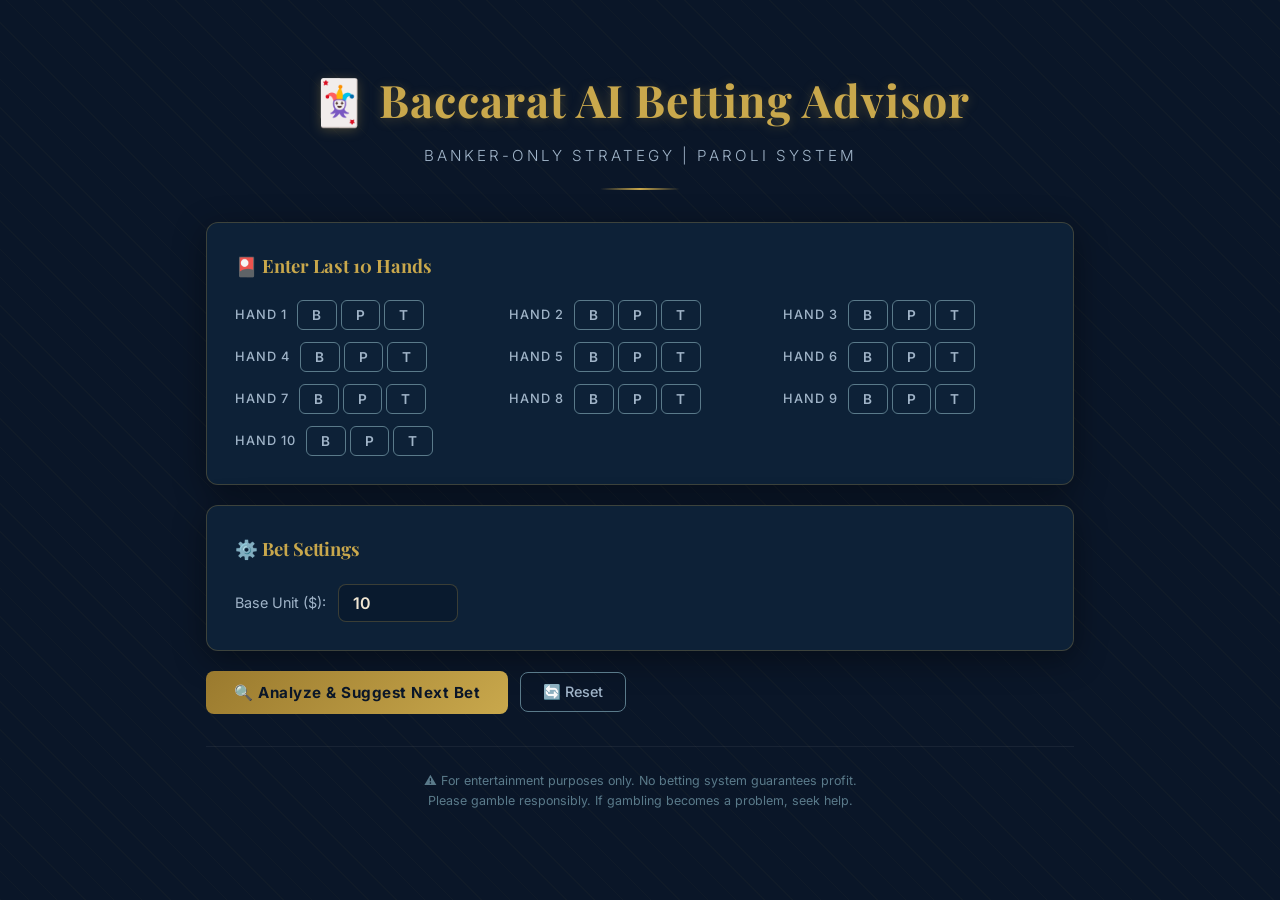
==== index.html @ 852f08f0 "Build AI-powered Baccarat Betting Suggestion System Co-authored-by: fhatani23 <3259605+fhatani23@use" ====
<!DOCTYPE html>
<html lang="en">
<head>
  <meta charset="UTF-8" />
  <meta name="viewport" content="width=device-width, initial-scale=1.0" />
  <title>🃏 Baccarat AI Betting Advisor</title>
  <link rel="stylesheet" href="style.css" />
</head>
<body>

<div class="container">

  <!-- ── Header ──────────────────────────────────────────────────────────── -->
  <header>
    <h1>🃏 Baccarat AI Betting Advisor</h1>
    <p class="subtitle">Banker-Only Strategy | Paroli System</p>
    <div class="divider"></div>
  </header>

  <!-- ── Hand Input ───────────────────────────────────────────────────────── -->
  <section class="card" aria-label="Hand Input">
    <h2>🎴 Enter Last 10 Hands</h2>

    <div class="hands-grid" id="handsContainer">

      <!-- Hand 1 -->
      <div class="hand-row">
        <span class="hand-label">Hand 1</span>
        <div class="hand-group" role="group" aria-label="Hand 1 result">
          <button class="hand-btn" data-value="B" aria-pressed="false">B</button>
          <button class="hand-btn" data-value="P" aria-pressed="false">P</button>
          <button class="hand-btn" data-value="T" aria-pressed="false">T</button>
        </div>
      </div>

      <!-- Hand 2 -->
      <div class="hand-row">
        <span class="hand-label">Hand 2</span>
        <div class="hand-group" role="group" aria-label="Hand 2 result">
          <button class="hand-btn" data-value="B" aria-pressed="false">B</button>
          <button class="hand-btn" data-value="P" aria-pressed="false">P</button>
          <button class="hand-btn" data-value="T" aria-pressed="false">T</button>
        </div>
      </div>

      <!-- Hand 3 -->
      <div class="hand-row">
        <span class="hand-label">Hand 3</span>
        <div class="hand-group" role="group" aria-label="Hand 3 result">
          <button class="hand-btn" data-value="B" aria-pressed="false">B</button>
          <button class="hand-btn" data-value="P" aria-pressed="false">P</button>
          <button class="hand-btn" data-value="T" aria-pressed="false">T</button>
        </div>
      </div>

      <!-- Hand 4 -->
      <div class="hand-row">
        <span class="hand-label">Hand 4</span>
        <div class="hand-group" role="group" aria-label="Hand 4 result">
          <button class="hand-btn" data-value="B" aria-pressed="false">B</button>
          <button class="hand-btn" data-value="P" aria-pressed="false">P</button>
          <button class="hand-btn" data-value="T" aria-pressed="false">T</button>
        </div>
      </div>

      <!-- Hand 5 -->
      <div class="hand-row">
        <span class="hand-label">Hand 5</span>
        <div class="hand-group" role="group" aria-label="Hand 5 result">
          <button class="hand-btn" data-value="B" aria-pressed="false">B</button>
          <button class="hand-btn" data-value="P" aria-pressed="false">P</button>
          <button class="hand-btn" data-value="T" aria-pressed="false">T</button>
        </div>
      </div>

      <!-- Hand 6 -->
      <div class="hand-row">
        <span class="hand-label">Hand 6</span>
        <div class="hand-group" role="group" aria-label="Hand 6 result">
          <button class="hand-btn" data-value="B" aria-pressed="false">B</button>
          <button class="hand-btn" data-value="P" aria-pressed="false">P</button>
          <button class="hand-btn" data-value="T" aria-pressed="false">T</button>
        </div>
      </div>

      <!-- Hand 7 -->
      <div class="hand-row">
        <span class="hand-label">Hand 7</span>
        <div class="hand-group" role="group" aria-label="Hand 7 result">
          <button class="hand-btn" data-value="B" aria-pressed="false">B</button>
          <button class="hand-btn" data-value="P" aria-pressed="false">P</button>
          <button class="hand-btn" data-value="T" aria-pressed="false">T</button>
        </div>
      </div>

      <!-- Hand 8 -->
      <div class="hand-row">
        <span class="hand-label">Hand 8</span>
        <div class="hand-group" role="group" aria-label="Hand 8 result">
          <button class="hand-btn" data-value="B" aria-pressed="false">B</button>
          <button class="hand-btn" data-value="P" aria-pressed="false">P</button>
          <button class="hand-btn" data-value="T" aria-pressed="false">T</button>
        </div>
      </div>

      <!-- Hand 9 -->
      <div class="hand-row">
        <span class="hand-label">Hand 9</span>
        <div class="hand-group" role="group" aria-label="Hand 9 result">
          <button class="hand-btn" data-value="B" aria-pressed="false">B</button>
          <button class="hand-btn" data-value="P" aria-pressed="false">P</button>
          <button class="hand-btn" data-value="T" aria-pressed="false">T</button>
        </div>
      </div>

      <!-- Hand 10 -->
      <div class="hand-row">
        <span class="hand-label">Hand 10</span>
        <div class="hand-group" role="group" aria-label="Hand 10 result">
          <button class="hand-btn" data-value="B" aria-pressed="false">B</button>
          <button class="hand-btn" data-value="P" aria-pressed="false">P</button>
          <button class="hand-btn" data-value="T" aria-pressed="false">T</button>
        </div>
      </div>

    </div><!-- /.hands-grid -->
  </section>

  <!-- ── Settings ─────────────────────────────────────────────────────────── -->
  <section class="card" aria-label="Bet Settings">
    <h2>⚙️ Bet Settings</h2>
    <div class="input-row">
      <label for="baseUnit">Base Unit ($):</label>
      <input
        type="number"
        id="baseUnit"
        value="10"
        min="1"
        step="1"
        aria-label="Base unit bet amount in dollars"
      />
    </div>
  </section>

  <!-- ── Actions ──────────────────────────────────────────────────────────── -->
  <div class="btn-row">
    <button class="btn-primary" id="analyzeBtn">
      🔍 Analyze &amp; Suggest Next Bet
    </button>
    <button class="btn-secondary" id="resetBtn">
      🔄 Reset
    </button>
  </div>

  <!-- Error message -->
  <div id="errorMsg" role="alert"></div>

  <!-- ── Results Panel ─────────────────────────────────────────────────────── -->
  <section id="resultsPanel" class="card" aria-live="polite" aria-label="Analysis Results">
    <h2>📊 AI Analysis Results</h2>

    <!-- Hero: Suggested Bet -->
    <div class="bet-hero">
      <div class="bet-label">🎯 Suggested Bet</div>
      <div class="bet-value" id="suggestedBet">—</div>
    </div>

    <!-- Results grid -->
    <div class="results-grid">

      <!-- Bet Amount -->
      <div class="result-item">
        <div class="ri-label">💰 Recommended Bet Size</div>
        <div class="ri-value" id="betAmount">—</div>
        <div class="ri-sub" id="paroliStage"></div>
        <div class="ri-sub" id="payoutPreview"></div>
      </div>

      <!-- Confidence -->
      <div class="result-item">
        <div class="ri-label">📊 Confidence Level</div>
        <div class="ri-value" id="confidenceText">—</div>
        <div class="confidence-bar-bg">
          <div class="confidence-fill" id="confidenceBar"></div>
        </div>
      </div>

      <!-- Pattern -->
      <div class="result-item">
        <div class="ri-label">📈 Pattern Detected</div>
        <div>
          <span class="pattern-badge" id="patternBadge">—</span>
        </div>
      </div>

      <!-- Paroli Info -->
      <div class="result-item">
        <div class="ri-label">🎲 Paroli System</div>
        <div class="ri-sub" id="nextStagePreview"></div>
      </div>

      <!-- Reasoning (full width) -->
      <div class="result-item full-width">
        <div class="ri-label">📋 Reasoning</div>
        <p id="reasoning" style="margin-top:6px; font-size:0.92rem; color:var(--text-primary);">—</p>
      </div>

    </div><!-- /.results-grid -->
  </section>

  <!-- ── Disclaimer ────────────────────────────────────────────────────────── -->
  <footer class="disclaimer">
    ⚠️ For entertainment purposes only. No betting system guarantees profit.<br />
    Please gamble responsibly. If gambling becomes a problem, seek help.
  </footer>

</div><!-- /.container -->

<!-- Scripts: load engines first, then main app -->
<script src="ai_engine.js"></script>
<script src="paroli.js"></script>
<script src="app.js"></script>

</body>
</html>
---- style.css ----
/* =============================================================================
   style.css — Baccarat AI Betting Advisor
   Casino-themed dark UI with gold accents
   ============================================================================= */

/* ─── Google Fonts ─────────────────────────────────────────────────────────── */
@import url('https://fonts.googleapis.com/css2?family=Playfair+Display:wght@400;600;700&family=Inter:wght@300;400;500;600&display=swap');

/* ─── CSS Variables ─────────────────────────────────────────────────────────── */
:root {
  --bg-primary:    #0a1628;
  --bg-card:       #0d2137;
  --bg-card-deep:  #091a2e;
  --gold:          #c9a84c;
  --gold-light:    #e8c96a;
  --gold-dark:     #9a7a2e;
  --text-primary:  #f0e6d3;
  --text-secondary:#a0b4c8;
  --text-muted:    #5a7a8a;
  --banker-color:  #c9a84c;
  --player-color:  #c0392b;
  --tie-color:     #4a6741;
  --green-hi:      #2ecc71;
  --yellow-hi:     #f39c12;
  --red-hi:        #e74c3c;
  --border:        rgba(201, 168, 76, 0.25);
  --radius:        12px;
  --shadow:        0 8px 32px rgba(0, 0, 0, 0.4);
}

/* ─── Reset & Base ──────────────────────────────────────────────────────────── */
*, *::before, *::after { box-sizing: border-box; margin: 0; padding: 0; }

html { scroll-behavior: smooth; }

body {
  background-color: var(--bg-primary);
  color: var(--text-primary);
  font-family: 'Inter', sans-serif;
  font-size: 15px;
  line-height: 1.6;
  min-height: 100vh;
}

/* Subtle repeating diamond pattern on body */
body::before {
  content: '';
  position: fixed;
  inset: 0;
  background-image: repeating-linear-gradient(
    45deg,
    rgba(201,168,76,0.03) 0px,
    rgba(201,168,76,0.03) 1px,
    transparent 1px,
    transparent 20px
  );
  pointer-events: none;
  z-index: 0;
}

/* ─── Layout ────────────────────────────────────────────────────────────────── */
.container {
  position: relative;
  z-index: 1;
  max-width: 900px;
  margin: 0 auto;
  padding: 24px 16px 60px;
}

/* ─── Header ────────────────────────────────────────────────────────────────── */
header {
  text-align: center;
  padding: 40px 0 32px;
}

header h1 {
  font-family: 'Playfair Display', serif;
  font-size: clamp(1.8rem, 5vw, 2.8rem);
  font-weight: 700;
  color: var(--gold);
  letter-spacing: 1px;
  text-shadow: 0 2px 12px rgba(201,168,76,0.3);
  margin-bottom: 8px;
}

header p.subtitle {
  font-size: 0.95rem;
  color: var(--text-secondary);
  letter-spacing: 3px;
  text-transform: uppercase;
  font-weight: 300;
}

header .divider {
  width: 80px;
  height: 2px;
  background: linear-gradient(90deg, transparent, var(--gold), transparent);
  margin: 20px auto 0;
}

/* ─── Cards ─────────────────────────────────────────────────────────────────── */
.card {
  background: var(--bg-card);
  border: 1px solid var(--border);
  border-radius: var(--radius);
  box-shadow: var(--shadow);
  padding: 28px;
  margin-bottom: 20px;
}

.card h2 {
  font-family: 'Playfair Display', serif;
  font-size: 1.15rem;
  color: var(--gold);
  margin-bottom: 20px;
  display: flex;
  align-items: center;
  gap: 8px;
}

/* ─── Hands Grid ─────────────────────────────────────────────────────────────── */
.hands-grid {
  display: grid;
  grid-template-columns: repeat(auto-fill, minmax(220px, 1fr));
  gap: 12px;
}

.hand-row {
  display: flex;
  align-items: center;
  gap: 10px;
}

.hand-label {
  font-size: 0.8rem;
  color: var(--text-secondary);
  font-weight: 500;
  min-width: 52px;
  text-transform: uppercase;
  letter-spacing: 1px;
}

.hand-group {
  display: flex;
  gap: 4px;
}

/* B / P / T toggle buttons */
.hand-btn {
  padding: 6px 14px;
  border: 1px solid var(--text-muted);
  border-radius: 6px;
  background: transparent;
  color: var(--text-secondary);
  font-family: 'Inter', sans-serif;
  font-size: 0.85rem;
  font-weight: 600;
  cursor: pointer;
  transition: all 0.15s ease;
  letter-spacing: 0.5px;
}

.hand-btn:hover {
  border-color: var(--gold);
  color: var(--gold);
}

/* Active states */
.hand-btn[data-value="B"].active {
  background: var(--gold-dark);
  border-color: var(--gold);
  color: #fff;
  box-shadow: 0 0 8px rgba(201,168,76,0.4);
}

.hand-btn[data-value="P"].active {
  background: #7b1c1c;
  border-color: var(--player-color);
  color: #fff;
  box-shadow: 0 0 8px rgba(192,57,43,0.4);
}

.hand-btn[data-value="T"].active {
  background: #2d4a2a;
  border-color: #6aaa62;
  color: #b8e8b4;
}

/* ─── Base Unit Input ─────────────────────────────────────────────────────────── */
.input-row {
  display: flex;
  align-items: center;
  gap: 12px;
  flex-wrap: wrap;
}

.input-row label {
  font-size: 0.9rem;
  color: var(--text-secondary);
  white-space: nowrap;
}

.input-row input[type="number"] {
  background: var(--bg-card-deep);
  border: 1px solid var(--border);
  border-radius: 8px;
  color: var(--text-primary);
  font-family: 'Inter', sans-serif;
  font-size: 1rem;
  font-weight: 600;
  padding: 8px 14px;
  width: 120px;
  outline: none;
  transition: border-color 0.2s;
}

.input-row input[type="number"]:focus {
  border-color: var(--gold);
}

/* ─── Buttons ─────────────────────────────────────────────────────────────────── */
.btn-primary {
  display: inline-flex;
  align-items: center;
  gap: 8px;
  background: linear-gradient(135deg, var(--gold-dark), var(--gold));
  border: none;
  border-radius: 8px;
  color: #0a1628;
  cursor: pointer;
  font-family: 'Inter', sans-serif;
  font-size: 0.95rem;
  font-weight: 700;
  letter-spacing: 0.5px;
  padding: 12px 28px;
  transition: all 0.2s ease;
}

.btn-primary:hover {
  background: linear-gradient(135deg, var(--gold), var(--gold-light));
  box-shadow: 0 4px 16px rgba(201,168,76,0.4);
  transform: translateY(-1px);
}

.btn-primary:active {
  transform: translateY(0);
}

.btn-secondary {
  display: inline-flex;
  align-items: center;
  gap: 8px;
  background: transparent;
  border: 1px solid var(--text-muted);
  border-radius: 8px;
  color: var(--text-secondary);
  cursor: pointer;
  font-family: 'Inter', sans-serif;
  font-size: 0.9rem;
  font-weight: 500;
  padding: 10px 22px;
  transition: all 0.2s ease;
}

.btn-secondary:hover {
  border-color: var(--gold);
  color: var(--gold);
}

.btn-row {
  display: flex;
  gap: 12px;
  align-items: center;
  flex-wrap: wrap;
}

/* ─── Error Message ─────────────────────────────────────────────────────────── */
#errorMsg {
  display: none;
  background: rgba(231,76,60,0.12);
  border: 1px solid rgba(231,76,60,0.4);
  border-radius: 8px;
  color: #e87c70;
  font-size: 0.88rem;
  margin-top: 14px;
  padding: 10px 16px;
}

/* ─── Results Panel ──────────────────────────────────────────────────────────── */
#resultsPanel {
  display: none;
  opacity: 0;
  transform: translateY(12px);
  transition: opacity 0.35s ease, transform 0.35s ease;
}

#resultsPanel.visible {
  display: block;
  animation: fadeSlideIn 0.4s ease forwards;
}

@keyframes fadeSlideIn {
  from { opacity: 0; transform: translateY(12px); }
  to   { opacity: 1; transform: translateY(0); }
}

/* Suggested Bet big display */
.bet-hero {
  text-align: center;
  padding: 20px 0 16px;
}

.bet-hero .bet-label {
  font-size: 0.75rem;
  color: var(--text-muted);
  text-transform: uppercase;
  letter-spacing: 3px;
  margin-bottom: 8px;
}

.bet-hero .bet-value {
  font-family: 'Playfair Display', serif;
  font-size: clamp(2rem, 6vw, 3.2rem);
  font-weight: 700;
  color: var(--gold);
  text-shadow: 0 0 20px rgba(201,168,76,0.5);
  letter-spacing: 2px;
}

/* Results grid */
.results-grid {
  display: grid;
  grid-template-columns: 1fr 1fr;
  gap: 16px;
  margin-top: 20px;
}

@media (max-width: 560px) {
  .results-grid { grid-template-columns: 1fr; }
}

.result-item {
  background: var(--bg-card-deep);
  border: 1px solid var(--border);
  border-radius: 10px;
  padding: 16px;
}

.result-item.full-width {
  grid-column: 1 / -1;
}

.result-item .ri-label {
  font-size: 0.72rem;
  color: var(--text-muted);
  text-transform: uppercase;
  letter-spacing: 2px;
  margin-bottom: 6px;
}

.result-item .ri-value {
  font-size: 1.4rem;
  font-weight: 700;
  color: var(--text-primary);
}

.result-item .ri-sub {
  font-size: 0.8rem;
  color: var(--text-secondary);
  margin-top: 4px;
}

/* ─── Confidence Bar ─────────────────────────────────────────────────────────── */
.confidence-bar-bg {
  background: rgba(255,255,255,0.08);
  border-radius: 999px;
  height: 10px;
  overflow: hidden;
  margin-top: 10px;
}

.confidence-fill {
  height: 100%;
  border-radius: 999px;
  transition: width 0.6s ease;
  width: 0%;
}

.confidence-fill.high   { background: linear-gradient(90deg, #27ae60, var(--green-hi)); }
.confidence-fill.medium { background: linear-gradient(90deg, #d68910, var(--yellow-hi)); }
.confidence-fill.low    { background: linear-gradient(90deg, #c0392b, var(--red-hi)); }

/* ─── Pattern Badge ──────────────────────────────────────────────────────────── */
.pattern-badge {
  display: inline-block;
  border-radius: 999px;
  font-size: 0.82rem;
  font-weight: 600;
  padding: 4px 14px;
  margin-top: 6px;
  letter-spacing: 0.5px;
}

.badge-banker  { background: rgba(201,168,76,0.15);  color: var(--gold);         border: 1px solid var(--gold-dark); }
.badge-player  { background: rgba(192,57,43,0.15);   color: #e87c70;             border: 1px solid #7b2c2c; }
.badge-chop    { background: rgba(52,152,219,0.15);  color: #7ec8e3;             border: 1px solid #2a6a8a; }
.badge-neutral { background: rgba(255,255,255,0.05); color: var(--text-secondary);border: 1px solid var(--text-muted); }

/* ─── Paroli Info ─────────────────────────────────────────────────────────────── */
.paroli-info {
  background: var(--bg-card-deep);
  border: 1px solid var(--border);
  border-left: 3px solid var(--gold);
  border-radius: 0 10px 10px 0;
  padding: 14px 18px;
  margin-top: 16px;
}

.paroli-info .pi-title {
  font-family: 'Playfair Display', serif;
  font-size: 0.9rem;
  color: var(--gold);
  margin-bottom: 6px;
}

.paroli-info .pi-row {
  font-size: 0.85rem;
  color: var(--text-secondary);
  margin-top: 3px;
}

/* ─── Payout Preview ─────────────────────────────────────────────────────────── */
#payoutPreview {
  font-size: 0.85rem;
  color: var(--green-hi);
  margin-top: 6px;
  font-weight: 500;
}

/* ─── Disclaimer ─────────────────────────────────────────────────────────────── */
.disclaimer {
  text-align: center;
  font-size: 0.78rem;
  color: var(--text-muted);
  padding: 24px 0 8px;
  border-top: 1px solid rgba(255,255,255,0.06);
  margin-top: 32px;
}

/* ─── Scrollbar ─────────────────────────────────────────────────────────────── */
::-webkit-scrollbar { width: 6px; }
::-webkit-scrollbar-track { background: var(--bg-primary); }
::-webkit-scrollbar-thumb { background: var(--gold-dark); border-radius: 3px; }
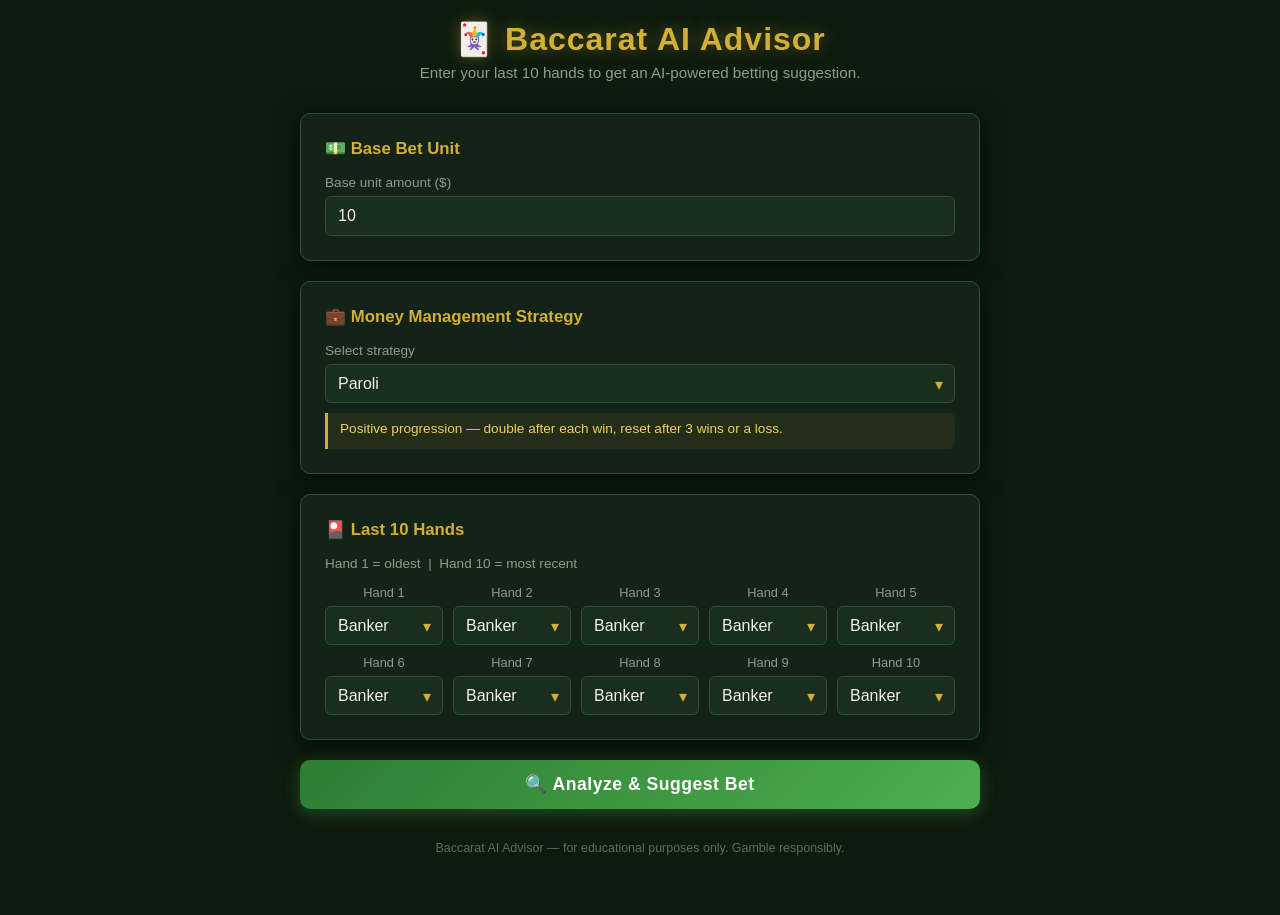
==== commit 49bed68f: "Add AI Baccarat advisor with 5 money management strategies Co-authored-by: fhatani23 <3259605+fhatan" ====
--- a/index.html
+++ b/index.html
@@ -1,225 +1,173 @@
 <!DOCTYPE html>
 <html lang="en">
-<head>
-  <meta charset="UTF-8" />
-  <meta name="viewport" content="width=device-width, initial-scale=1.0" />
-  <title>🃏 Baccarat AI Betting Advisor</title>
-  <link rel="stylesheet" href="style.css" />
-</head>
-<body>
+  <head>
+    <meta charset="UTF-8" />
+    <meta name="viewport" content="width=device-width, initial-scale=1.0" />
+    <title>🃏 Baccarat AI Advisor</title>
+    <link rel="stylesheet" href="style.css" />
+  </head>
+  <body>
+    <div class="container">
+      <!-- Header -->
+      <header>
+        <h1>🃏 Baccarat AI Advisor</h1>
+        <p>Enter your last 10 hands to get an AI-powered betting suggestion.</p>
+      </header>
 
-<div class="container">
+      <!-- Base Unit -->
+      <div class="card">
+        <h2>💵 Base Bet Unit</h2>
+        <label for="baseUnit">Base unit amount ($)</label>
+        <input
+          type="number"
+          id="baseUnit"
+          min="1"
+          step="1"
+          value="10"
+          placeholder="e.g. 10"
+        />
+      </div>
 
-  <!-- ── Header ──────────────────────────────────────────────────────────── -->
-  <header>
-    <h1>🃏 Baccarat AI Betting Advisor</h1>
-    <p class="subtitle">Banker-Only Strategy | Paroli System</p>
-    <div class="divider"></div>
-  </header>
+      <!-- Strategy Selector -->
+      <div class="card">
+        <h2>💼 Money Management Strategy</h2>
+        <label for="strategySelect">Select strategy</label>
+        <div class="select-wrapper">
+          <select id="strategySelect">
+            <option value="paroli">Paroli</option>
+            <option value="martingale">Martingale</option>
+            <option value="fibonacci">Fibonacci</option>
+            <option value="1-3-2-6">1-3-2-6</option>
+            <option value="dalembert">D'Alembert</option>
+          </select>
+        </div>
+        <div class="strategy-description" id="strategyDescription"></div>
+      </div>
 
-  <!-- ── Hand Input ───────────────────────────────────────────────────────── -->
-  <section class="card" aria-label="Hand Input">
-    <h2>🎴 Enter Last 10 Hands</h2>
-
-    <div class="hands-grid" id="handsContainer">
-
-      <!-- Hand 1 -->
-      <div class="hand-row">
-        <span class="hand-label">Hand 1</span>
-        <div class="hand-group" role="group" aria-label="Hand 1 result">
-          <button class="hand-btn" data-value="B" aria-pressed="false">B</button>
-          <button class="hand-btn" data-value="P" aria-pressed="false">P</button>
-          <button class="hand-btn" data-value="T" aria-pressed="false">T</button>
+      <!-- Hand Inputs -->
+      <div class="card">
+        <h2>🎴 Last 10 Hands</h2>
+        <p style="color: var(--text-muted); font-size: 0.85rem; margin-bottom: 14px;">
+          Hand 1 = oldest &nbsp;|&nbsp; Hand 10 = most recent
+        </p>
+        <div class="hand-grid">
+          <!-- Hands 1–10 -->
+          <div class="hand-item">
+            <label for="hand1">Hand 1</label>
+            <div class="select-wrapper">
+              <select id="hand1">
+                <option value="B">Banker</option>
+                <option value="P">Player</option>
+                <option value="T">Tie</option>
+              </select>
+            </div>
+          </div>
+          <div class="hand-item">
+            <label for="hand2">Hand 2</label>
+            <div class="select-wrapper">
+              <select id="hand2">
+                <option value="B">Banker</option>
+                <option value="P">Player</option>
+                <option value="T">Tie</option>
+              </select>
+            </div>
+          </div>
+          <div class="hand-item">
+            <label for="hand3">Hand 3</label>
+            <div class="select-wrapper">
+              <select id="hand3">
+                <option value="B">Banker</option>
+                <option value="P">Player</option>
+                <option value="T">Tie</option>
+              </select>
+            </div>
+          </div>
+          <div class="hand-item">
+            <label for="hand4">Hand 4</label>
+            <div class="select-wrapper">
+              <select id="hand4">
+                <option value="B">Banker</option>
+                <option value="P">Player</option>
+                <option value="T">Tie</option>
+              </select>
+            </div>
+          </div>
+          <div class="hand-item">
+            <label for="hand5">Hand 5</label>
+            <div class="select-wrapper">
+              <select id="hand5">
+                <option value="B">Banker</option>
+                <option value="P">Player</option>
+                <option value="T">Tie</option>
+              </select>
+            </div>
+          </div>
+          <div class="hand-item">
+            <label for="hand6">Hand 6</label>
+            <div class="select-wrapper">
+              <select id="hand6">
+                <option value="B">Banker</option>
+                <option value="P">Player</option>
+                <option value="T">Tie</option>
+              </select>
+            </div>
+          </div>
+          <div class="hand-item">
+            <label for="hand7">Hand 7</label>
+            <div class="select-wrapper">
+              <select id="hand7">
+                <option value="B">Banker</option>
+                <option value="P">Player</option>
+                <option value="T">Tie</option>
+              </select>
+            </div>
+          </div>
+          <div class="hand-item">
+            <label for="hand8">Hand 8</label>
+            <div class="select-wrapper">
+              <select id="hand8">
+                <option value="B">Banker</option>
+                <option value="P">Player</option>
+                <option value="T">Tie</option>
+              </select>
+            </div>
+          </div>
+          <div class="hand-item">
+            <label for="hand9">Hand 9</label>
+            <div class="select-wrapper">
+              <select id="hand9">
+                <option value="B">Banker</option>
+                <option value="P">Player</option>
+                <option value="T">Tie</option>
+              </select>
+            </div>
+          </div>
+          <div class="hand-item">
+            <label for="hand10">Hand 10</label>
+            <div class="select-wrapper">
+              <select id="hand10">
+                <option value="B">Banker</option>
+                <option value="P">Player</option>
+                <option value="T">Tie</option>
+              </select>
+            </div>
+          </div>
         </div>
       </div>
 
-      <!-- Hand 2 -->
-      <div class="hand-row">
-        <span class="hand-label">Hand 2</span>
-        <div class="hand-group" role="group" aria-label="Hand 2 result">
-          <button class="hand-btn" data-value="B" aria-pressed="false">B</button>
-          <button class="hand-btn" data-value="P" aria-pressed="false">P</button>
-          <button class="hand-btn" data-value="T" aria-pressed="false">T</button>
-        </div>
-      </div>
+      <!-- Analyze Button -->
+      <button class="btn-analyze" id="analyzeBtn">🔍 Analyze &amp; Suggest Bet</button>
 
-      <!-- Hand 3 -->
-      <div class="hand-row">
-        <span class="hand-label">Hand 3</span>
-        <div class="hand-group" role="group" aria-label="Hand 3 result">
-          <button class="hand-btn" data-value="B" aria-pressed="false">B</button>
-          <button class="hand-btn" data-value="P" aria-pressed="false">P</button>
-          <button class="hand-btn" data-value="T" aria-pressed="false">T</button>
-        </div>
-      </div>
-
-      <!-- Hand 4 -->
-      <div class="hand-row">
-        <span class="hand-label">Hand 4</span>
-        <div class="hand-group" role="group" aria-label="Hand 4 result">
-          <button class="hand-btn" data-value="B" aria-pressed="false">B</button>
-          <button class="hand-btn" data-value="P" aria-pressed="false">P</button>
-          <button class="hand-btn" data-value="T" aria-pressed="false">T</button>
-        </div>
-      </div>
-
-      <!-- Hand 5 -->
-      <div class="hand-row">
-        <span class="hand-label">Hand 5</span>
-        <div class="hand-group" role="group" aria-label="Hand 5 result">
-          <button class="hand-btn" data-value="B" aria-pressed="false">B</button>
-          <button class="hand-btn" data-value="P" aria-pressed="false">P</button>
-          <button class="hand-btn" data-value="T" aria-pressed="false">T</button>
-        </div>
-      </div>
-
-      <!-- Hand 6 -->
-      <div class="hand-row">
-        <span class="hand-label">Hand 6</span>
-        <div class="hand-group" role="group" aria-label="Hand 6 result">
-          <button class="hand-btn" data-value="B" aria-pressed="false">B</button>
-          <button class="hand-btn" data-value="P" aria-pressed="false">P</button>
-          <button class="hand-btn" data-value="T" aria-pressed="false">T</button>
-        </div>
-      </div>
-
-      <!-- Hand 7 -->
-      <div class="hand-row">
-        <span class="hand-label">Hand 7</span>
-        <div class="hand-group" role="group" aria-label="Hand 7 result">
-          <button class="hand-btn" data-value="B" aria-pressed="false">B</button>
-          <button class="hand-btn" data-value="P" aria-pressed="false">P</button>
-          <button class="hand-btn" data-value="T" aria-pressed="false">T</button>
-        </div>
-      </div>
-
-      <!-- Hand 8 -->
-      <div class="hand-row">
-        <span class="hand-label">Hand 8</span>
-        <div class="hand-group" role="group" aria-label="Hand 8 result">
-          <button class="hand-btn" data-value="B" aria-pressed="false">B</button>
-          <button class="hand-btn" data-value="P" aria-pressed="false">P</button>
-          <button class="hand-btn" data-value="T" aria-pressed="false">T</button>
-        </div>
-      </div>
-
-      <!-- Hand 9 -->
-      <div class="hand-row">
-        <span class="hand-label">Hand 9</span>
-        <div class="hand-group" role="group" aria-label="Hand 9 result">
-          <button class="hand-btn" data-value="B" aria-pressed="false">B</button>
-          <button class="hand-btn" data-value="P" aria-pressed="false">P</button>
-          <button class="hand-btn" data-value="T" aria-pressed="false">T</button>
-        </div>
-      </div>
-
-      <!-- Hand 10 -->
-      <div class="hand-row">
-        <span class="hand-label">Hand 10</span>
-        <div class="hand-group" role="group" aria-label="Hand 10 result">
-          <button class="hand-btn" data-value="B" aria-pressed="false">B</button>
-          <button class="hand-btn" data-value="P" aria-pressed="false">P</button>
-          <button class="hand-btn" data-value="T" aria-pressed="false">T</button>
-        </div>
-      </div>
-
-    </div><!-- /.hands-grid -->
-  </section>
-
-  <!-- ── Settings ─────────────────────────────────────────────────────────── -->
-  <section class="card" aria-label="Bet Settings">
-    <h2>⚙️ Bet Settings</h2>
-    <div class="input-row">
-      <label for="baseUnit">Base Unit ($):</label>
-      <input
-        type="number"
-        id="baseUnit"
-        value="10"
-        min="1"
-        step="1"
-        aria-label="Base unit bet amount in dollars"
-      />
-    </div>
-  </section>
-
-  <!-- ── Actions ──────────────────────────────────────────────────────────── -->
-  <div class="btn-row">
-    <button class="btn-primary" id="analyzeBtn">
-      🔍 Analyze &amp; Suggest Next Bet
-    </button>
-    <button class="btn-secondary" id="resetBtn">
-      🔄 Reset
-    </button>
-  </div>
-
-  <!-- Error message -->
-  <div id="errorMsg" role="alert"></div>
-
-  <!-- ── Results Panel ─────────────────────────────────────────────────────── -->
-  <section id="resultsPanel" class="card" aria-live="polite" aria-label="Analysis Results">
-    <h2>📊 AI Analysis Results</h2>
-
-    <!-- Hero: Suggested Bet -->
-    <div class="bet-hero">
-      <div class="bet-label">🎯 Suggested Bet</div>
-      <div class="bet-value" id="suggestedBet">—</div>
+      <!-- Results Panel (hidden until analysis runs) -->
+      <div id="resultsPanel" style="margin-top: 24px;"></div>
     </div>
 
-    <!-- Results grid -->
-    <div class="results-grid">
+    <!-- Footer -->
+    <footer>
+      <p>Baccarat AI Advisor — for educational purposes only. Gamble responsibly.</p>
+    </footer>
 
-      <!-- Bet Amount -->
-      <div class="result-item">
-        <div class="ri-label">💰 Recommended Bet Size</div>
-        <div class="ri-value" id="betAmount">—</div>
-        <div class="ri-sub" id="paroliStage"></div>
-        <div class="ri-sub" id="payoutPreview"></div>
-      </div>
-
-      <!-- Confidence -->
-      <div class="result-item">
-        <div class="ri-label">📊 Confidence Level</div>
-        <div class="ri-value" id="confidenceText">—</div>
-        <div class="confidence-bar-bg">
-          <div class="confidence-fill" id="confidenceBar"></div>
-        </div>
-      </div>
-
-      <!-- Pattern -->
-      <div class="result-item">
-        <div class="ri-label">📈 Pattern Detected</div>
-        <div>
-          <span class="pattern-badge" id="patternBadge">—</span>
-        </div>
-      </div>
-
-      <!-- Paroli Info -->
-      <div class="result-item">
-        <div class="ri-label">🎲 Paroli System</div>
-        <div class="ri-sub" id="nextStagePreview"></div>
-      </div>
-
-      <!-- Reasoning (full width) -->
-      <div class="result-item full-width">
-        <div class="ri-label">📋 Reasoning</div>
-        <p id="reasoning" style="margin-top:6px; font-size:0.92rem; color:var(--text-primary);">—</p>
-      </div>
-
-    </div><!-- /.results-grid -->
-  </section>
-
-  <!-- ── Disclaimer ────────────────────────────────────────────────────────── -->
-  <footer class="disclaimer">
-    ⚠️ For entertainment purposes only. No betting system guarantees profit.<br />
-    Please gamble responsibly. If gambling becomes a problem, seek help.
-  </footer>
-
-</div><!-- /.container -->
-
-<!-- Scripts: load engines first, then main app -->
-<script src="ai_engine.js"></script>
-<script src="paroli.js"></script>
-<script src="app.js"></script>
-
-</body>
+    <!-- ES module entry point -->
+    <script type="module" src="app.js"></script>
+  </body>
 </html>
--- a/style.css
+++ b/style.css
@@ -1,453 +1,351 @@
-/* =============================================================================
-   style.css — Baccarat AI Betting Advisor
-   Casino-themed dark UI with gold accents
-   ============================================================================= */
-
-/* ─── Google Fonts ─────────────────────────────────────────────────────────── */
-@import url('https://fonts.googleapis.com/css2?family=Playfair+Display:wght@400;600;700&family=Inter:wght@300;400;500;600&display=swap');
-
-/* ─── CSS Variables ─────────────────────────────────────────────────────────── */
+/* ==========================================================================
+   Baccarat AI Advisor — style.css
+   Dark casino-themed design with gold accents
+   ========================================================================== */
+
+/* --------------------------------------------------------------------------
+   CSS Variables
+   -------------------------------------------------------------------------- */
 :root {
-  --bg-primary:    #0a1628;
-  --bg-card:       #0d2137;
-  --bg-card-deep:  #091a2e;
-  --gold:          #c9a84c;
-  --gold-light:    #e8c96a;
-  --gold-dark:     #9a7a2e;
-  --text-primary:  #f0e6d3;
-  --text-secondary:#a0b4c8;
-  --text-muted:    #5a7a8a;
-  --banker-color:  #c9a84c;
-  --player-color:  #c0392b;
-  --tie-color:     #4a6741;
-  --green-hi:      #2ecc71;
-  --yellow-hi:     #f39c12;
-  --red-hi:        #e74c3c;
-  --border:        rgba(201, 168, 76, 0.25);
-  --radius:        12px;
-  --shadow:        0 8px 32px rgba(0, 0, 0, 0.4);
-}
-
-/* ─── Reset & Base ──────────────────────────────────────────────────────────── */
-*, *::before, *::after { box-sizing: border-box; margin: 0; padding: 0; }
-
-html { scroll-behavior: smooth; }
+  --bg-dark: #0d1b0e;
+  --bg-card: #142318;
+  --bg-input: #1a2e1e;
+  --border-color: #2e5236;
+  --gold: #d4af37;
+  --gold-light: #f0d060;
+  --green-bright: #4caf50;
+  --green-mid: #2e7d32;
+  --red-accent: #c62828;
+  --text-primary: #f0f0e8;
+  --text-muted: #8a9e8a;
+  --text-dim: #567056;
+  --radius: 10px;
+  --shadow: 0 4px 24px rgba(0, 0, 0, 0.6);
+}
+
+/* --------------------------------------------------------------------------
+   Reset & Base
+   -------------------------------------------------------------------------- */
+*,
+*::before,
+*::after {
+  box-sizing: border-box;
+  margin: 0;
+  padding: 0;
+}
 
 body {
-  background-color: var(--bg-primary);
+  font-family: "Segoe UI", Tahoma, Geneva, Verdana, sans-serif;
+  background-color: var(--bg-dark);
   color: var(--text-primary);
-  font-family: 'Inter', sans-serif;
-  font-size: 15px;
-  line-height: 1.6;
   min-height: 100vh;
-}
-
-/* Subtle repeating diamond pattern on body */
-body::before {
-  content: '';
-  position: fixed;
-  inset: 0;
-  background-image: repeating-linear-gradient(
-    45deg,
-    rgba(201,168,76,0.03) 0px,
-    rgba(201,168,76,0.03) 1px,
-    transparent 1px,
-    transparent 20px
-  );
-  pointer-events: none;
-  z-index: 0;
-}
-
-/* ─── Layout ────────────────────────────────────────────────────────────────── */
+  padding: 20px 16px 60px;
+}
+
+/* --------------------------------------------------------------------------
+   Layout
+   -------------------------------------------------------------------------- */
 .container {
-  position: relative;
-  z-index: 1;
-  max-width: 900px;
+  max-width: 680px;
   margin: 0 auto;
-  padding: 24px 16px 60px;
-}
-
-/* ─── Header ────────────────────────────────────────────────────────────────── */
+}
+
+/* --------------------------------------------------------------------------
+   Header
+   -------------------------------------------------------------------------- */
 header {
   text-align: center;
-  padding: 40px 0 32px;
+  margin-bottom: 32px;
 }
 
 header h1 {
-  font-family: 'Playfair Display', serif;
-  font-size: clamp(1.8rem, 5vw, 2.8rem);
-  font-weight: 700;
+  font-size: 2rem;
   color: var(--gold);
   letter-spacing: 1px;
-  text-shadow: 0 2px 12px rgba(201,168,76,0.3);
-  margin-bottom: 8px;
-}
-
-header p.subtitle {
+  text-shadow: 0 0 16px rgba(212, 175, 55, 0.4);
+  margin-bottom: 6px;
+}
+
+header p {
+  color: var(--text-muted);
   font-size: 0.95rem;
-  color: var(--text-secondary);
-  letter-spacing: 3px;
-  text-transform: uppercase;
-  font-weight: 300;
-}
-
-header .divider {
-  width: 80px;
-  height: 2px;
-  background: linear-gradient(90deg, transparent, var(--gold), transparent);
-  margin: 20px auto 0;
-}
-
-/* ─── Cards ─────────────────────────────────────────────────────────────────── */
+}
+
+/* --------------------------------------------------------------------------
+   Cards / Sections
+   -------------------------------------------------------------------------- */
 .card {
   background: var(--bg-card);
-  border: 1px solid var(--border);
+  border: 1px solid var(--border-color);
   border-radius: var(--radius);
+  padding: 24px;
+  margin-bottom: 20px;
   box-shadow: var(--shadow);
-  padding: 28px;
-  margin-bottom: 20px;
 }
 
 .card h2 {
-  font-family: 'Playfair Display', serif;
-  font-size: 1.15rem;
-  color: var(--gold);
-  margin-bottom: 20px;
+  color: var(--gold);
+  font-size: 1.05rem;
+  margin-bottom: 16px;
   display: flex;
   align-items: center;
   gap: 8px;
 }
 
-/* ─── Hands Grid ─────────────────────────────────────────────────────────────── */
-.hands-grid {
+/* --------------------------------------------------------------------------
+   Form Elements
+   -------------------------------------------------------------------------- */
+label {
+  display: block;
+  color: var(--text-muted);
+  font-size: 0.85rem;
+  margin-bottom: 6px;
+}
+
+input[type="number"],
+select {
+  width: 100%;
+  background: var(--bg-input);
+  border: 1px solid var(--border-color);
+  border-radius: 6px;
+  color: var(--text-primary);
+  padding: 10px 12px;
+  font-size: 1rem;
+  outline: none;
+  transition: border-color 0.2s;
+  appearance: none;
+  -webkit-appearance: none;
+}
+
+input[type="number"]:focus,
+select:focus {
+  border-color: var(--gold);
+}
+
+/* Custom select arrow */
+.select-wrapper {
+  position: relative;
+}
+
+.select-wrapper::after {
+  content: "▾";
+  position: absolute;
+  right: 12px;
+  top: 50%;
+  transform: translateY(-50%);
+  color: var(--gold);
+  pointer-events: none;
+  font-size: 1rem;
+}
+
+/* --------------------------------------------------------------------------
+   Strategy Selector
+   -------------------------------------------------------------------------- */
+.strategy-description {
+  margin-top: 10px;
+  font-size: 0.85rem;
+  color: var(--gold-light);
+  background: rgba(212, 175, 55, 0.07);
+  border-left: 3px solid var(--gold);
+  padding: 8px 12px;
+  border-radius: 0 6px 6px 0;
+  min-height: 36px;
+  transition: all 0.2s;
+}
+
+/* --------------------------------------------------------------------------
+   Hand Grid
+   -------------------------------------------------------------------------- */
+.hand-grid {
   display: grid;
-  grid-template-columns: repeat(auto-fill, minmax(220px, 1fr));
-  gap: 12px;
-}
-
-.hand-row {
+  grid-template-columns: repeat(5, 1fr);
+  gap: 10px;
+}
+
+@media (max-width: 480px) {
+  .hand-grid {
+    grid-template-columns: repeat(2, 1fr);
+  }
+}
+
+.hand-item label {
+  text-align: center;
+  font-size: 0.8rem;
+}
+
+/* --------------------------------------------------------------------------
+   Analyze Button
+   -------------------------------------------------------------------------- */
+.btn-analyze {
+  display: block;
+  width: 100%;
+  padding: 14px;
+  background: linear-gradient(135deg, var(--green-mid), var(--green-bright));
+  color: #fff;
+  font-size: 1.1rem;
+  font-weight: 700;
+  border: none;
+  border-radius: var(--radius);
+  cursor: pointer;
+  letter-spacing: 0.5px;
+  box-shadow: 0 4px 16px rgba(76, 175, 80, 0.35);
+  transition: transform 0.15s, box-shadow 0.15s;
+}
+
+.btn-analyze:hover {
+  transform: translateY(-2px);
+  box-shadow: 0 6px 20px rgba(76, 175, 80, 0.5);
+}
+
+.btn-analyze:active {
+  transform: translateY(0);
+}
+
+/* --------------------------------------------------------------------------
+   Results Panel
+   -------------------------------------------------------------------------- */
+#resultsPanel {
+  display: none;
+}
+
+.result-card {
+  background: var(--bg-card);
+  border: 1px solid var(--gold);
+  border-radius: var(--radius);
+  padding: 24px;
+  box-shadow: 0 0 32px rgba(212, 175, 55, 0.15);
+}
+
+.result-header {
   display: flex;
   align-items: center;
   gap: 10px;
-}
-
-.hand-label {
-  font-size: 0.8rem;
-  color: var(--text-secondary);
-  font-weight: 500;
-  min-width: 52px;
+  margin-bottom: 20px;
+}
+
+.result-header .result-icon {
+  font-size: 2rem;
+}
+
+.result-header h2 {
+  color: var(--gold);
+  font-size: 1.3rem;
+}
+
+.result-section {
+  margin-bottom: 20px;
+  padding-bottom: 20px;
+  border-bottom: 1px solid var(--border-color);
+}
+
+.result-section:last-of-type {
+  border-bottom: none;
+  margin-bottom: 0;
+}
+
+.result-section h3 {
+  color: var(--text-muted);
+  font-size: 0.9rem;
   text-transform: uppercase;
   letter-spacing: 1px;
-}
-
-.hand-group {
+  margin-bottom: 12px;
+}
+
+/* Stat rows */
+.stat-row {
   display: flex;
-  gap: 4px;
-}
-
-/* B / P / T toggle buttons */
-.hand-btn {
-  padding: 6px 14px;
-  border: 1px solid var(--text-muted);
+  justify-content: space-between;
+  align-items: center;
+  padding: 6px 0;
+  border-bottom: 1px solid rgba(46, 82, 54, 0.4);
+  gap: 8px;
+}
+
+.stat-row:last-child {
+  border-bottom: none;
+}
+
+.stat-label {
+  color: var(--text-muted);
+  font-size: 0.88rem;
+}
+
+.stat-value {
+  font-size: 0.95rem;
+  font-weight: 600;
+  text-align: right;
+}
+
+.stat-value.highlight {
+  color: var(--gold);
+  font-size: 1.15rem;
+}
+
+.reasoning {
+  margin-top: 10px;
+  font-size: 0.88rem;
+  color: var(--text-muted);
+  line-height: 1.5;
+  background: rgba(0, 0, 0, 0.2);
+  padding: 10px 12px;
   border-radius: 6px;
-  background: transparent;
-  color: var(--text-secondary);
-  font-family: 'Inter', sans-serif;
-  font-size: 0.85rem;
-  font-weight: 600;
-  cursor: pointer;
-  transition: all 0.15s ease;
-  letter-spacing: 0.5px;
-}
-
-.hand-btn:hover {
-  border-color: var(--gold);
-  color: var(--gold);
-}
-
-/* Active states */
-.hand-btn[data-value="B"].active {
-  background: var(--gold-dark);
-  border-color: var(--gold);
-  color: #fff;
-  box-shadow: 0 0 8px rgba(201,168,76,0.4);
-}
-
-.hand-btn[data-value="P"].active {
-  background: #7b1c1c;
-  border-color: var(--player-color);
-  color: #fff;
-  box-shadow: 0 0 8px rgba(192,57,43,0.4);
-}
-
-.hand-btn[data-value="T"].active {
-  background: #2d4a2a;
-  border-color: #6aaa62;
-  color: #b8e8b4;
-}
-
-/* ─── Base Unit Input ─────────────────────────────────────────────────────────── */
-.input-row {
+}
+
+.next-stage {
+  margin-top: 10px;
+  font-size: 0.88rem;
+  color: var(--gold-light);
+  background: rgba(212, 175, 55, 0.07);
+  padding: 10px 12px;
+  border-radius: 6px;
+  border-left: 3px solid var(--gold);
+}
+
+/* Hand history badges */
+.hand-summary {
   display: flex;
-  align-items: center;
   gap: 12px;
   flex-wrap: wrap;
 }
 
-.input-row label {
+.hand-badge {
+  padding: 6px 16px;
+  border-radius: 20px;
   font-size: 0.9rem;
-  color: var(--text-secondary);
-  white-space: nowrap;
-}
-
-.input-row input[type="number"] {
-  background: var(--bg-card-deep);
-  border: 1px solid var(--border);
-  border-radius: 8px;
-  color: var(--text-primary);
-  font-family: 'Inter', sans-serif;
-  font-size: 1rem;
-  font-weight: 600;
-  padding: 8px 14px;
-  width: 120px;
-  outline: none;
-  transition: border-color 0.2s;
-}
-
-.input-row input[type="number"]:focus {
-  border-color: var(--gold);
-}
-
-/* ─── Buttons ─────────────────────────────────────────────────────────────────── */
-.btn-primary {
-  display: inline-flex;
-  align-items: center;
-  gap: 8px;
-  background: linear-gradient(135deg, var(--gold-dark), var(--gold));
-  border: none;
-  border-radius: 8px;
-  color: #0a1628;
-  cursor: pointer;
-  font-family: 'Inter', sans-serif;
-  font-size: 0.95rem;
   font-weight: 700;
   letter-spacing: 0.5px;
-  padding: 12px 28px;
-  transition: all 0.2s ease;
-}
-
-.btn-primary:hover {
-  background: linear-gradient(135deg, var(--gold), var(--gold-light));
-  box-shadow: 0 4px 16px rgba(201,168,76,0.4);
-  transform: translateY(-1px);
-}
-
-.btn-primary:active {
-  transform: translateY(0);
-}
-
-.btn-secondary {
-  display: inline-flex;
-  align-items: center;
-  gap: 8px;
-  background: transparent;
-  border: 1px solid var(--text-muted);
-  border-radius: 8px;
-  color: var(--text-secondary);
-  cursor: pointer;
-  font-family: 'Inter', sans-serif;
-  font-size: 0.9rem;
-  font-weight: 500;
-  padding: 10px 22px;
-  transition: all 0.2s ease;
-}
-
-.btn-secondary:hover {
-  border-color: var(--gold);
-  color: var(--gold);
-}
-
-.btn-row {
-  display: flex;
-  gap: 12px;
-  align-items: center;
-  flex-wrap: wrap;
-}
-
-/* ─── Error Message ─────────────────────────────────────────────────────────── */
-#errorMsg {
-  display: none;
-  background: rgba(231,76,60,0.12);
-  border: 1px solid rgba(231,76,60,0.4);
-  border-radius: 8px;
-  color: #e87c70;
-  font-size: 0.88rem;
-  margin-top: 14px;
-  padding: 10px 16px;
-}
-
-/* ─── Results Panel ──────────────────────────────────────────────────────────── */
-#resultsPanel {
-  display: none;
-  opacity: 0;
-  transform: translateY(12px);
-  transition: opacity 0.35s ease, transform 0.35s ease;
-}
-
-#resultsPanel.visible {
-  display: block;
-  animation: fadeSlideIn 0.4s ease forwards;
-}
-
-@keyframes fadeSlideIn {
-  from { opacity: 0; transform: translateY(12px); }
-  to   { opacity: 1; transform: translateY(0); }
-}
-
-/* Suggested Bet big display */
-.bet-hero {
-  text-align: center;
-  padding: 20px 0 16px;
-}
-
-.bet-hero .bet-label {
-  font-size: 0.75rem;
-  color: var(--text-muted);
-  text-transform: uppercase;
-  letter-spacing: 3px;
-  margin-bottom: 8px;
-}
-
-.bet-hero .bet-value {
-  font-family: 'Playfair Display', serif;
-  font-size: clamp(2rem, 6vw, 3.2rem);
-  font-weight: 700;
-  color: var(--gold);
-  text-shadow: 0 0 20px rgba(201,168,76,0.5);
-  letter-spacing: 2px;
-}
-
-/* Results grid */
-.results-grid {
-  display: grid;
-  grid-template-columns: 1fr 1fr;
-  gap: 16px;
-  margin-top: 20px;
-}
-
-@media (max-width: 560px) {
-  .results-grid { grid-template-columns: 1fr; }
-}
-
-.result-item {
-  background: var(--bg-card-deep);
-  border: 1px solid var(--border);
-  border-radius: 10px;
-  padding: 16px;
-}
-
-.result-item.full-width {
-  grid-column: 1 / -1;
-}
-
-.result-item .ri-label {
-  font-size: 0.72rem;
-  color: var(--text-muted);
-  text-transform: uppercase;
-  letter-spacing: 2px;
-  margin-bottom: 6px;
-}
-
-.result-item .ri-value {
-  font-size: 1.4rem;
-  font-weight: 700;
-  color: var(--text-primary);
-}
-
-.result-item .ri-sub {
-  font-size: 0.8rem;
-  color: var(--text-secondary);
-  margin-top: 4px;
-}
-
-/* ─── Confidence Bar ─────────────────────────────────────────────────────────── */
-.confidence-bar-bg {
-  background: rgba(255,255,255,0.08);
-  border-radius: 999px;
-  height: 10px;
-  overflow: hidden;
-  margin-top: 10px;
-}
-
-.confidence-fill {
-  height: 100%;
-  border-radius: 999px;
-  transition: width 0.6s ease;
-  width: 0%;
-}
-
-.confidence-fill.high   { background: linear-gradient(90deg, #27ae60, var(--green-hi)); }
-.confidence-fill.medium { background: linear-gradient(90deg, #d68910, var(--yellow-hi)); }
-.confidence-fill.low    { background: linear-gradient(90deg, #c0392b, var(--red-hi)); }
-
-/* ─── Pattern Badge ──────────────────────────────────────────────────────────── */
-.pattern-badge {
-  display: inline-block;
-  border-radius: 999px;
-  font-size: 0.82rem;
-  font-weight: 600;
-  padding: 4px 14px;
-  margin-top: 6px;
-  letter-spacing: 0.5px;
-}
-
-.badge-banker  { background: rgba(201,168,76,0.15);  color: var(--gold);         border: 1px solid var(--gold-dark); }
-.badge-player  { background: rgba(192,57,43,0.15);   color: #e87c70;             border: 1px solid #7b2c2c; }
-.badge-chop    { background: rgba(52,152,219,0.15);  color: #7ec8e3;             border: 1px solid #2a6a8a; }
-.badge-neutral { background: rgba(255,255,255,0.05); color: var(--text-secondary);border: 1px solid var(--text-muted); }
-
-/* ─── Paroli Info ─────────────────────────────────────────────────────────────── */
-.paroli-info {
-  background: var(--bg-card-deep);
-  border: 1px solid var(--border);
-  border-left: 3px solid var(--gold);
-  border-radius: 0 10px 10px 0;
-  padding: 14px 18px;
+}
+
+.hand-badge.banker {
+  background: var(--green-mid);
+  color: #fff;
+}
+
+.hand-badge.player {
+  background: var(--red-accent);
+  color: #fff;
+}
+
+.hand-badge.tie {
+  background: #4a4a20;
+  color: var(--gold-light);
+}
+
+/* Disclaimer */
+.disclaimer {
   margin-top: 16px;
-}
-
-.paroli-info .pi-title {
-  font-family: 'Playfair Display', serif;
-  font-size: 0.9rem;
-  color: var(--gold);
-  margin-bottom: 6px;
-}
-
-.paroli-info .pi-row {
-  font-size: 0.85rem;
-  color: var(--text-secondary);
-  margin-top: 3px;
-}
-
-/* ─── Payout Preview ─────────────────────────────────────────────────────────── */
-#payoutPreview {
-  font-size: 0.85rem;
-  color: var(--green-hi);
-  margin-top: 6px;
-  font-weight: 500;
-}
-
-/* ─── Disclaimer ─────────────────────────────────────────────────────────────── */
-.disclaimer {
   text-align: center;
   font-size: 0.78rem;
-  color: var(--text-muted);
-  padding: 24px 0 8px;
-  border-top: 1px solid rgba(255,255,255,0.06);
+  color: var(--text-dim);
+  line-height: 1.5;
+}
+
+/* --------------------------------------------------------------------------
+   Footer
+   -------------------------------------------------------------------------- */
+footer {
+  text-align: center;
   margin-top: 32px;
-}
-
-/* ─── Scrollbar ─────────────────────────────────────────────────────────────── */
-::-webkit-scrollbar { width: 6px; }
-::-webkit-scrollbar-track { background: var(--bg-primary); }
-::-webkit-scrollbar-thumb { background: var(--gold-dark); border-radius: 3px; }
+  color: var(--text-dim);
+  font-size: 0.78rem;
+}
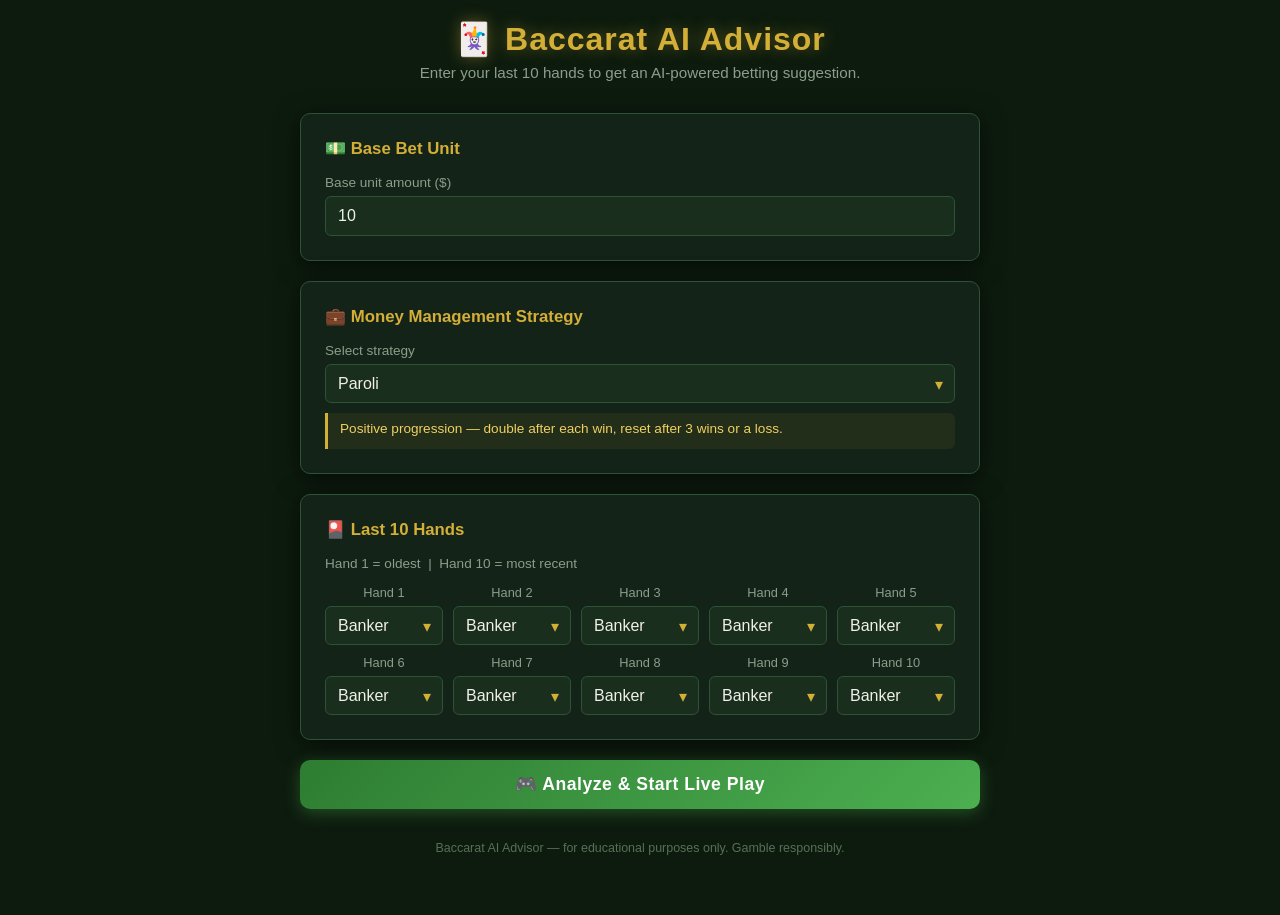
==== commit ec0ba1f7: "Add Live Play Mode: session_manager.js, updated app.js/index.html/style.css/README.md Co-authored-by" ====
--- a/index.html
+++ b/index.html
@@ -14,152 +14,235 @@
         <p>Enter your last 10 hands to get an AI-powered betting suggestion.</p>
       </header>
 
-      <!-- Base Unit -->
-      <div class="card">
-        <h2>💵 Base Bet Unit</h2>
-        <label for="baseUnit">Base unit amount ($)</label>
-        <input
-          type="number"
-          id="baseUnit"
-          min="1"
-          step="1"
-          value="10"
-          placeholder="e.g. 10"
-        />
-      </div>
-
-      <!-- Strategy Selector -->
-      <div class="card">
-        <h2>💼 Money Management Strategy</h2>
-        <label for="strategySelect">Select strategy</label>
-        <div class="select-wrapper">
-          <select id="strategySelect">
-            <option value="paroli">Paroli</option>
-            <option value="martingale">Martingale</option>
-            <option value="fibonacci">Fibonacci</option>
-            <option value="1-3-2-6">1-3-2-6</option>
-            <option value="dalembert">D'Alembert</option>
-          </select>
-        </div>
-        <div class="strategy-description" id="strategyDescription"></div>
-      </div>
-
-      <!-- Hand Inputs -->
-      <div class="card">
-        <h2>🎴 Last 10 Hands</h2>
-        <p style="color: var(--text-muted); font-size: 0.85rem; margin-bottom: 14px;">
-          Hand 1 = oldest &nbsp;|&nbsp; Hand 10 = most recent
-        </p>
-        <div class="hand-grid">
-          <!-- Hands 1–10 -->
-          <div class="hand-item">
-            <label for="hand1">Hand 1</label>
-            <div class="select-wrapper">
-              <select id="hand1">
-                <option value="B">Banker</option>
-                <option value="P">Player</option>
-                <option value="T">Tie</option>
-              </select>
-            </div>
-          </div>
-          <div class="hand-item">
-            <label for="hand2">Hand 2</label>
-            <div class="select-wrapper">
-              <select id="hand2">
-                <option value="B">Banker</option>
-                <option value="P">Player</option>
-                <option value="T">Tie</option>
-              </select>
-            </div>
-          </div>
-          <div class="hand-item">
-            <label for="hand3">Hand 3</label>
-            <div class="select-wrapper">
-              <select id="hand3">
-                <option value="B">Banker</option>
-                <option value="P">Player</option>
-                <option value="T">Tie</option>
-              </select>
-            </div>
-          </div>
-          <div class="hand-item">
-            <label for="hand4">Hand 4</label>
-            <div class="select-wrapper">
-              <select id="hand4">
-                <option value="B">Banker</option>
-                <option value="P">Player</option>
-                <option value="T">Tie</option>
-              </select>
-            </div>
-          </div>
-          <div class="hand-item">
-            <label for="hand5">Hand 5</label>
-            <div class="select-wrapper">
-              <select id="hand5">
-                <option value="B">Banker</option>
-                <option value="P">Player</option>
-                <option value="T">Tie</option>
-              </select>
-            </div>
-          </div>
-          <div class="hand-item">
-            <label for="hand6">Hand 6</label>
-            <div class="select-wrapper">
-              <select id="hand6">
-                <option value="B">Banker</option>
-                <option value="P">Player</option>
-                <option value="T">Tie</option>
-              </select>
-            </div>
-          </div>
-          <div class="hand-item">
-            <label for="hand7">Hand 7</label>
-            <div class="select-wrapper">
-              <select id="hand7">
-                <option value="B">Banker</option>
-                <option value="P">Player</option>
-                <option value="T">Tie</option>
-              </select>
-            </div>
-          </div>
-          <div class="hand-item">
-            <label for="hand8">Hand 8</label>
-            <div class="select-wrapper">
-              <select id="hand8">
-                <option value="B">Banker</option>
-                <option value="P">Player</option>
-                <option value="T">Tie</option>
-              </select>
-            </div>
-          </div>
-          <div class="hand-item">
-            <label for="hand9">Hand 9</label>
-            <div class="select-wrapper">
-              <select id="hand9">
-                <option value="B">Banker</option>
-                <option value="P">Player</option>
-                <option value="T">Tie</option>
-              </select>
-            </div>
-          </div>
-          <div class="hand-item">
-            <label for="hand10">Hand 10</label>
-            <div class="select-wrapper">
-              <select id="hand10">
-                <option value="B">Banker</option>
-                <option value="P">Player</option>
-                <option value="T">Tie</option>
-              </select>
-            </div>
-          </div>
-        </div>
-      </div>
-
-      <!-- Analyze Button -->
-      <button class="btn-analyze" id="analyzeBtn">🔍 Analyze &amp; Suggest Bet</button>
-
-      <!-- Results Panel (hidden until analysis runs) -->
-      <div id="resultsPanel" style="margin-top: 24px;"></div>
+      <!-- ================================================================
+           PHASE 1 — Setup (hidden once live play starts)
+           ================================================================ -->
+      <section id="setup-phase">
+
+        <!-- Base Unit -->
+        <div class="card">
+          <h2>💵 Base Bet Unit</h2>
+          <label for="baseUnit">Base unit amount ($)</label>
+          <input
+            type="number"
+            id="baseUnit"
+            min="1"
+            step="1"
+            value="10"
+            placeholder="e.g. 10"
+          />
+        </div>
+
+        <!-- Strategy Selector -->
+        <div class="card">
+          <h2>💼 Money Management Strategy</h2>
+          <label for="strategySelect">Select strategy</label>
+          <div class="select-wrapper">
+            <select id="strategySelect">
+              <option value="paroli">Paroli</option>
+              <option value="martingale">Martingale</option>
+              <option value="fibonacci">Fibonacci</option>
+              <option value="1-3-2-6">1-3-2-6</option>
+              <option value="dalembert">D'Alembert</option>
+            </select>
+          </div>
+          <div class="strategy-description" id="strategyDescription"></div>
+        </div>
+
+        <!-- Hand Inputs -->
+        <div class="card">
+          <h2>🎴 Last 10 Hands</h2>
+          <p style="color: var(--text-muted); font-size: 0.85rem; margin-bottom: 14px;">
+            Hand 1 = oldest &nbsp;|&nbsp; Hand 10 = most recent
+          </p>
+          <div class="hand-grid">
+            <!-- Hands 1–10 -->
+            <div class="hand-item">
+              <label for="hand1">Hand 1</label>
+              <div class="select-wrapper">
+                <select id="hand1">
+                  <option value="B">Banker</option>
+                  <option value="P">Player</option>
+                  <option value="T">Tie</option>
+                </select>
+              </div>
+            </div>
+            <div class="hand-item">
+              <label for="hand2">Hand 2</label>
+              <div class="select-wrapper">
+                <select id="hand2">
+                  <option value="B">Banker</option>
+                  <option value="P">Player</option>
+                  <option value="T">Tie</option>
+                </select>
+              </div>
+            </div>
+            <div class="hand-item">
+              <label for="hand3">Hand 3</label>
+              <div class="select-wrapper">
+                <select id="hand3">
+                  <option value="B">Banker</option>
+                  <option value="P">Player</option>
+                  <option value="T">Tie</option>
+                </select>
+              </div>
+            </div>
+            <div class="hand-item">
+              <label for="hand4">Hand 4</label>
+              <div class="select-wrapper">
+                <select id="hand4">
+                  <option value="B">Banker</option>
+                  <option value="P">Player</option>
+                  <option value="T">Tie</option>
+                </select>
+              </div>
+            </div>
+            <div class="hand-item">
+              <label for="hand5">Hand 5</label>
+              <div class="select-wrapper">
+                <select id="hand5">
+                  <option value="B">Banker</option>
+                  <option value="P">Player</option>
+                  <option value="T">Tie</option>
+                </select>
+              </div>
+            </div>
+            <div class="hand-item">
+              <label for="hand6">Hand 6</label>
+              <div class="select-wrapper">
+                <select id="hand6">
+                  <option value="B">Banker</option>
+                  <option value="P">Player</option>
+                  <option value="T">Tie</option>
+                </select>
+              </div>
+            </div>
+            <div class="hand-item">
+              <label for="hand7">Hand 7</label>
+              <div class="select-wrapper">
+                <select id="hand7">
+                  <option value="B">Banker</option>
+                  <option value="P">Player</option>
+                  <option value="T">Tie</option>
+                </select>
+              </div>
+            </div>
+            <div class="hand-item">
+              <label for="hand8">Hand 8</label>
+              <div class="select-wrapper">
+                <select id="hand8">
+                  <option value="B">Banker</option>
+                  <option value="P">Player</option>
+                  <option value="T">Tie</option>
+                </select>
+              </div>
+            </div>
+            <div class="hand-item">
+              <label for="hand9">Hand 9</label>
+              <div class="select-wrapper">
+                <select id="hand9">
+                  <option value="B">Banker</option>
+                  <option value="P">Player</option>
+                  <option value="T">Tie</option>
+                </select>
+              </div>
+            </div>
+            <div class="hand-item">
+              <label for="hand10">Hand 10</label>
+              <div class="select-wrapper">
+                <select id="hand10">
+                  <option value="B">Banker</option>
+                  <option value="P">Player</option>
+                  <option value="T">Tie</option>
+                </select>
+              </div>
+            </div>
+          </div>
+        </div>
+
+        <!-- Start Live Play Button -->
+        <button class="btn-analyze" id="analyzeBtn">🎮 Analyze &amp; Start Live Play</button>
+
+      </section><!-- #setup-phase -->
+
+      <!-- ================================================================
+           PHASE 2 — Live Play Mode (shown after setup)
+           ================================================================ -->
+      <section id="live-play" style="display:none;">
+
+        <!-- Header bar -->
+        <div class="live-play-header">
+          <span>🎮</span>
+          <h2 id="liveHandTitle">Live Play Mode — Hand #11</h2>
+        </div>
+
+        <!-- AI Prediction Card -->
+        <div class="prediction-card card" id="predictionCard">
+          <!-- Filled dynamically by app.js -->
+        </div>
+
+        <!-- Result Entry — "What happened?" -->
+        <div class="card result-entry">
+          <h3>What happened?</h3>
+          <div class="result-btns">
+            <button class="result-btn banker-btn" id="btnBanker">🏦 Banker</button>
+            <button class="result-btn player-btn" id="btnPlayer">👤 Player</button>
+            <button class="result-btn tie-btn"    id="btnTie">🤝 Tie</button>
+          </div>
+        </div>
+
+        <!-- Consecutive Loss Warning (shown when consecutiveLosses >= 4) -->
+        <div class="loss-warning" id="lossWarning" style="display:none;"></div>
+
+        <!-- STOP Banner (shown when shoeActive = false) -->
+        <div class="stop-banner" id="stopBanner" style="display:none;">
+          <div class="stop-banner-inner">
+            <h2>🛑 STOP PLAY</h2>
+            <p>7 consecutive losses reached. The shoe has turned against you.</p>
+            <div class="stop-actions">
+              <button class="btn-new-shoe" id="btnNewShoe2">🔄 Start New Shoe</button>
+              <button class="btn-full-reset" id="btnFullReset2">🗑️ Full Reset</button>
+            </div>
+          </div>
+        </div>
+
+        <!-- Live Scoreboard -->
+        <div class="card">
+          <h2>📋 Live Scoreboard</h2>
+          <div class="scoreboard-wrap">
+            <table class="scoreboard">
+              <thead>
+                <tr>
+                  <th>Hand</th>
+                  <th>Predicted</th>
+                  <th>Actual</th>
+                  <th>Result</th>
+                  <th>Bet</th>
+                </tr>
+              </thead>
+              <tbody id="scoreboardBody"></tbody>
+            </table>
+          </div>
+        </div>
+
+        <!-- Stats Bar -->
+        <div class="stats-bar" id="statsBar">
+          <span class="stat-badge">Hands: <strong id="statHands">0</strong></span>
+          <span class="stat-badge wins">Wins: <strong id="statWins">0</strong></span>
+          <span class="stat-badge losses">Losses: <strong id="statLosses">0</strong></span>
+          <span class="stat-badge pushes">Pushes: <strong id="statPushes">0</strong></span>
+          <span class="stat-badge accuracy">Accuracy: <strong id="statAccuracy">0%</strong></span>
+          <span class="stat-badge consec">Consecutive Losses: <strong id="statConsec">0/7</strong></span>
+        </div>
+
+        <!-- Bottom Controls -->
+        <div class="live-play-controls">
+          <button class="btn-new-shoe" id="btnNewShoe">🔄 New Shoe</button>
+          <button class="btn-full-reset" id="btnFullReset">🗑️ Full Reset</button>
+        </div>
+
+      </section><!-- #live-play -->
+
     </div>
 
     <!-- Footer -->
--- a/style.css
+++ b/style.css
@@ -349,3 +349,410 @@
   color: var(--text-dim);
   font-size: 0.78rem;
 }
+
+/* ==========================================================================
+   LIVE PLAY MODE — Phase 2 styles
+   ========================================================================== */
+
+/* #live-play section inherits the dark casino theme from .container */
+#live-play {
+  padding-top: 4px;
+}
+
+/* --------------------------------------------------------------------------
+   Live Play Header Bar
+   -------------------------------------------------------------------------- */
+.live-play-header {
+  display: flex;
+  align-items: center;
+  gap: 10px;
+  margin-bottom: 20px;
+}
+
+.live-play-header span {
+  font-size: 1.6rem;
+}
+
+.live-play-header h2 {
+  color: var(--gold);
+  font-size: 1.15rem;
+  letter-spacing: 0.5px;
+}
+
+/* --------------------------------------------------------------------------
+   Prediction Card
+   -------------------------------------------------------------------------- */
+.prediction-card {
+  border-color: var(--gold) !important;
+  box-shadow: 0 0 24px rgba(212, 175, 55, 0.2) !important;
+}
+
+.pred-header {
+  display: flex;
+  align-items: center;
+  gap: 8px;
+  margin-bottom: 14px;
+}
+
+.pred-icon {
+  font-size: 1.5rem;
+}
+
+.pred-header h3 {
+  color: var(--gold);
+  font-size: 1rem;
+  text-transform: uppercase;
+  letter-spacing: 1px;
+}
+
+.pred-row {
+  display: flex;
+  justify-content: space-between;
+  align-items: baseline;
+  padding: 5px 0;
+  border-bottom: 1px solid rgba(46, 82, 54, 0.4);
+  gap: 8px;
+}
+
+.pred-row:last-of-type {
+  border-bottom: none;
+}
+
+.pred-label {
+  color: var(--text-muted);
+  font-size: 0.87rem;
+  flex-shrink: 0;
+}
+
+.pred-value {
+  font-size: 0.95rem;
+  font-weight: 600;
+  text-align: right;
+}
+
+.pred-value.highlight {
+  color: var(--gold);
+  font-size: 1.1rem;
+}
+
+.pred-value .strat-tag {
+  font-size: 0.78rem;
+  font-weight: 400;
+  color: var(--text-muted);
+  font-style: normal;
+}
+
+.bet-banker {
+  color: var(--green-bright);
+  font-size: 1.05rem;
+  font-weight: 700;
+}
+
+.pred-pattern {
+  color: var(--gold-light);
+  font-size: 0.88rem;
+  text-align: right;
+}
+
+/* Confidence progress bar */
+.confidence-bar {
+  height: 6px;
+  background: rgba(255, 255, 255, 0.1);
+  border-radius: 3px;
+  margin: 4px 0 8px;
+  overflow: hidden;
+}
+
+.confidence-fill {
+  height: 100%;
+  border-radius: 3px;
+  transition: width 0.4s ease;
+}
+
+.pred-reasoning {
+  margin-top: 10px;
+  font-size: 0.85rem;
+  color: var(--text-muted);
+  line-height: 1.5;
+  background: rgba(0, 0, 0, 0.2);
+  padding: 10px 12px;
+  border-radius: 6px;
+}
+
+/* --------------------------------------------------------------------------
+   Result Entry Buttons
+   -------------------------------------------------------------------------- */
+.result-entry h3 {
+  color: var(--text-muted);
+  font-size: 0.88rem;
+  text-transform: uppercase;
+  letter-spacing: 1px;
+  margin-bottom: 14px;
+}
+
+.result-btns {
+  display: flex;
+  gap: 12px;
+}
+
+.result-btn {
+  flex: 1;
+  min-height: 80px;
+  font-size: 1rem;
+  font-weight: 700;
+  border: 2px solid transparent;
+  border-radius: var(--radius);
+  cursor: pointer;
+  transition: transform 0.15s, box-shadow 0.15s, opacity 0.15s;
+  letter-spacing: 0.3px;
+}
+
+.result-btn:hover:not(:disabled) {
+  transform: translateY(-2px);
+  box-shadow: 0 6px 20px rgba(0, 0, 0, 0.4);
+}
+
+.result-btn:active:not(:disabled) {
+  transform: translateY(0);
+}
+
+.result-btn:disabled {
+  opacity: 0.35;
+  cursor: not-allowed;
+}
+
+.banker-btn {
+  background: linear-gradient(135deg, var(--green-mid), var(--green-bright));
+  color: #fff;
+  border-color: var(--green-bright);
+}
+
+.player-btn {
+  background: linear-gradient(135deg, #8b0000, var(--red-accent));
+  color: #fff;
+  border-color: var(--red-accent);
+}
+
+.tie-btn {
+  background: linear-gradient(135deg, #3a3a18, #5a5a28);
+  color: var(--gold-light);
+  border-color: #6a6a30;
+}
+
+@media (max-width: 480px) {
+  .result-btns {
+    flex-direction: column;
+  }
+  .result-btn {
+    min-height: 60px;
+  }
+}
+
+/* --------------------------------------------------------------------------
+   Loss Warning Bar
+   -------------------------------------------------------------------------- */
+.loss-warning {
+  padding: 12px 16px;
+  border-radius: var(--radius);
+  font-weight: 600;
+  font-size: 0.92rem;
+  margin-bottom: 16px;
+  border-left: 4px solid;
+}
+
+.loss-yellow {
+  background: rgba(255, 214, 0, 0.12);
+  border-color: #ffd600;
+  color: #ffd600;
+}
+
+.loss-orange {
+  background: rgba(255, 111, 0, 0.12);
+  border-color: #ff6f00;
+  color: #ff9800;
+}
+
+.loss-red {
+  background: rgba(198, 40, 40, 0.18);
+  border-color: var(--red-accent);
+  color: #ef5350;
+}
+
+/* --------------------------------------------------------------------------
+   STOP Banner
+   -------------------------------------------------------------------------- */
+.stop-banner {
+  background: rgba(180, 0, 0, 0.22);
+  border: 2px solid var(--red-accent);
+  border-radius: var(--radius);
+  margin-bottom: 20px;
+  animation: pulse-border 1.2s ease-in-out infinite;
+  overflow: hidden;
+}
+
+@keyframes pulse-border {
+  0%,
+  100% {
+    border-color: var(--red-accent);
+    box-shadow: 0 0 8px rgba(198, 40, 40, 0.4);
+  }
+  50% {
+    border-color: #ff5252;
+    box-shadow: 0 0 20px rgba(255, 82, 82, 0.7);
+  }
+}
+
+.stop-banner-inner {
+  padding: 24px;
+  text-align: center;
+}
+
+.stop-banner-inner h2 {
+  color: #ff5252;
+  font-size: 1.4rem;
+  margin-bottom: 8px;
+}
+
+.stop-banner-inner p {
+  color: var(--text-muted);
+  font-size: 0.92rem;
+  margin-bottom: 18px;
+}
+
+.stop-actions {
+  display: flex;
+  gap: 12px;
+  justify-content: center;
+  flex-wrap: wrap;
+}
+
+/* --------------------------------------------------------------------------
+   Live Play Control Buttons (New Shoe / Full Reset)
+   -------------------------------------------------------------------------- */
+.btn-new-shoe,
+.btn-full-reset {
+  padding: 11px 22px;
+  font-size: 0.95rem;
+  font-weight: 700;
+  border: none;
+  border-radius: var(--radius);
+  cursor: pointer;
+  transition: transform 0.15s, box-shadow 0.15s;
+  letter-spacing: 0.3px;
+}
+
+.btn-new-shoe {
+  background: linear-gradient(135deg, var(--green-mid), var(--green-bright));
+  color: #fff;
+  box-shadow: 0 3px 12px rgba(76, 175, 80, 0.3);
+}
+
+.btn-full-reset {
+  background: linear-gradient(135deg, #3a1010, #6a1a1a);
+  color: #ffb3b3;
+  border: 1px solid var(--red-accent);
+}
+
+.btn-new-shoe:hover,
+.btn-full-reset:hover {
+  transform: translateY(-2px);
+  box-shadow: 0 5px 16px rgba(0, 0, 0, 0.4);
+}
+
+.btn-new-shoe:active,
+.btn-full-reset:active {
+  transform: translateY(0);
+}
+
+.live-play-controls {
+  display: flex;
+  gap: 12px;
+  margin-top: 20px;
+  flex-wrap: wrap;
+}
+
+/* --------------------------------------------------------------------------
+   Scoreboard Table
+   -------------------------------------------------------------------------- */
+.scoreboard-wrap {
+  overflow-x: auto;
+  -webkit-overflow-scrolling: touch;
+}
+
+.scoreboard {
+  width: 100%;
+  border-collapse: collapse;
+  font-size: 0.88rem;
+}
+
+.scoreboard th {
+  color: var(--gold);
+  text-align: center;
+  padding: 8px 10px;
+  border-bottom: 2px solid var(--border-color);
+  font-size: 0.8rem;
+  text-transform: uppercase;
+  letter-spacing: 0.8px;
+  white-space: nowrap;
+}
+
+.scoreboard td {
+  text-align: center;
+  padding: 7px 10px;
+  border-bottom: 1px solid rgba(46, 82, 54, 0.3);
+  color: var(--text-primary);
+}
+
+/* Alternating row colours */
+.scoreboard tbody tr:nth-child(odd) {
+  background: rgba(255, 255, 255, 0.02);
+}
+
+.scoreboard tbody tr:nth-child(even) {
+  background: rgba(0, 0, 0, 0.15);
+}
+
+/* Result cell colours */
+.result-win {
+  color: var(--green-bright);
+  font-weight: 700;
+}
+
+.result-loss {
+  color: #ef5350;
+  font-weight: 700;
+}
+
+.result-push {
+  color: var(--text-muted);
+}
+
+/* --------------------------------------------------------------------------
+   Stats Bar
+   -------------------------------------------------------------------------- */
+.stats-bar {
+  display: flex;
+  flex-wrap: wrap;
+  gap: 8px;
+  margin-top: 16px;
+  margin-bottom: 4px;
+}
+
+.stat-badge {
+  background: var(--bg-card);
+  border: 1px solid var(--border-color);
+  border-radius: 20px;
+  padding: 5px 12px;
+  font-size: 0.82rem;
+  color: var(--text-muted);
+  white-space: nowrap;
+}
+
+.stat-badge strong {
+  color: var(--text-primary);
+}
+
+.stat-badge.wins strong    { color: var(--green-bright); }
+.stat-badge.losses strong  { color: #ef5350; }
+.stat-badge.accuracy strong { color: var(--gold); }
+.stat-badge.consec strong  { color: #ff9800; }
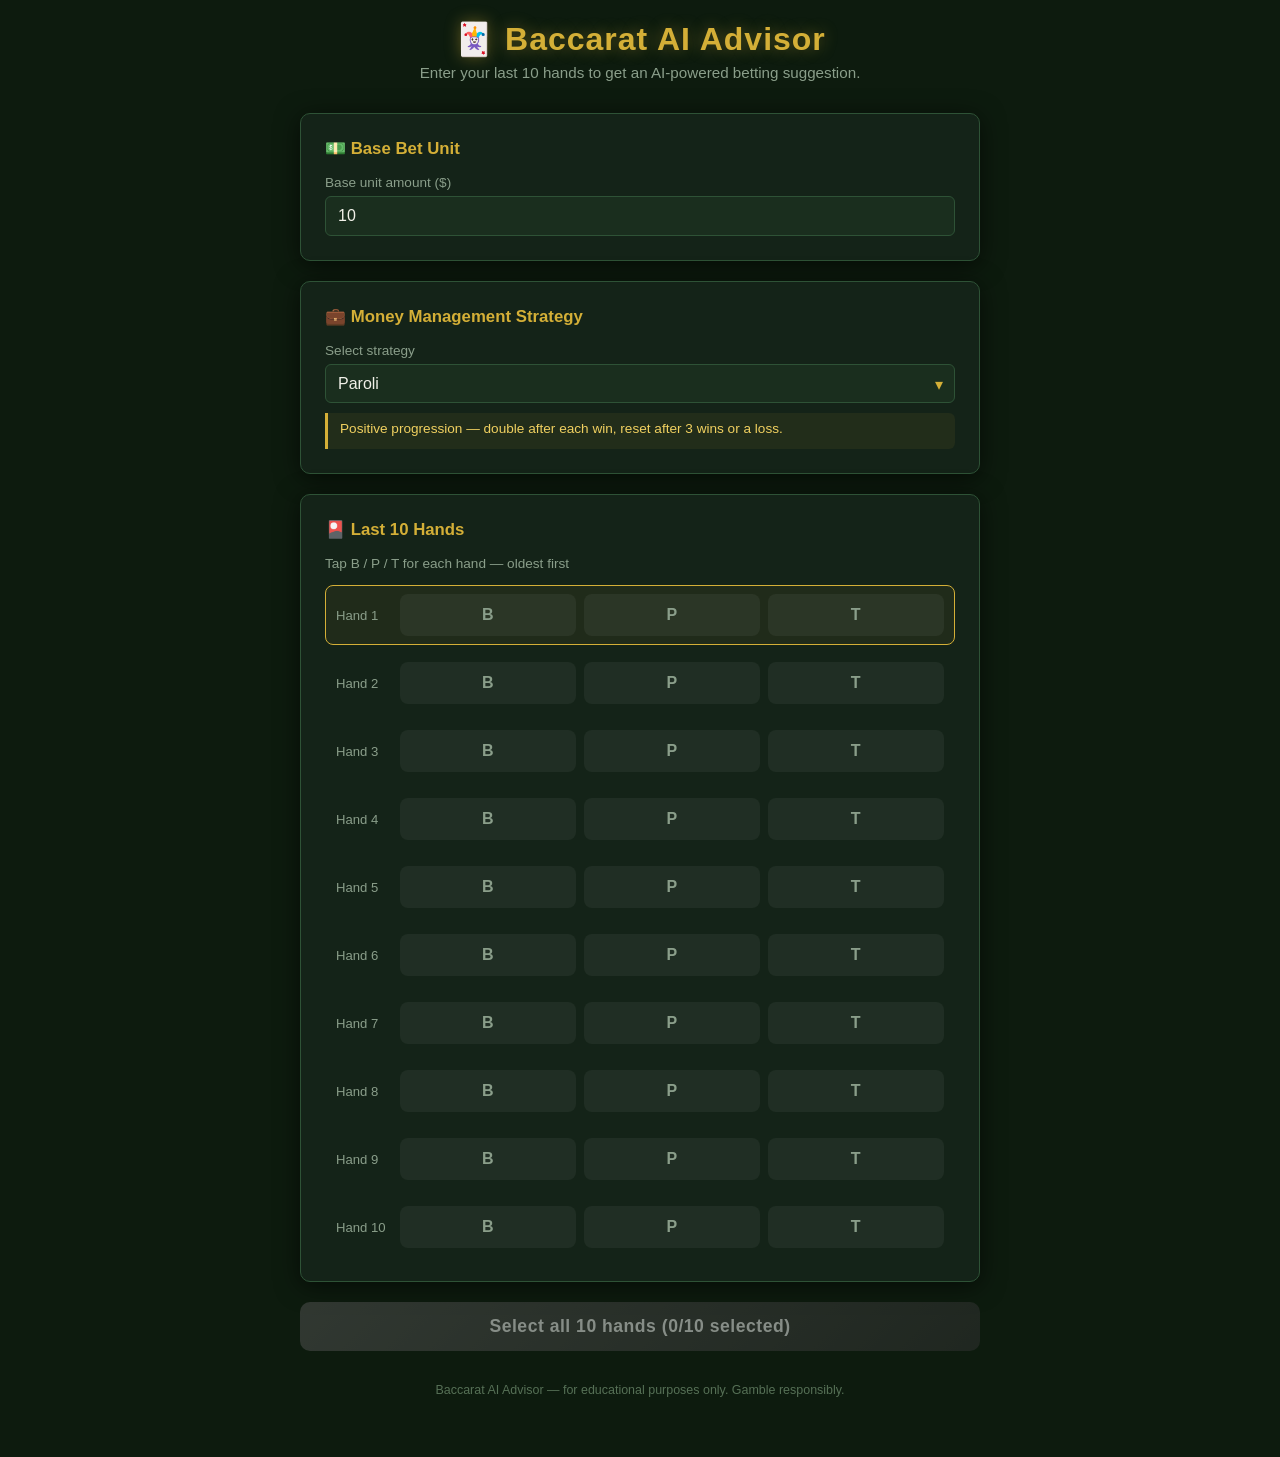
==== commit 2fc4a1b5: "Replace select dropdowns with tap-to-input button strip for hand entry Co-authored-by: fhatani23 <32" ====
--- a/index.html
+++ b/index.html
@@ -5,6 +5,20 @@
     <meta name="viewport" content="width=device-width, initial-scale=1.0" />
     <title>🃏 Baccarat AI Advisor</title>
     <link rel="stylesheet" href="style.css" />
+
+    <!-- PWA Manifest -->
+    <link rel="manifest" href="manifest.json">
+
+    <!-- iOS PWA meta tags -->
+    <meta name="apple-mobile-web-app-capable" content="yes">
+    <meta name="apple-mobile-web-app-status-bar-style" content="black-translucent">
+    <meta name="apple-mobile-web-app-title" content="Bac AI">
+    <meta name="theme-color" content="#0a1628">
+
+    <!-- iOS home screen icons -->
+    <link rel="apple-touch-icon" href="icons/icon-192.png">
+    <link rel="apple-touch-icon" sizes="192x192" href="icons/icon-192.png">
+    <link rel="apple-touch-icon" sizes="512x512" href="icons/icon-512.png">
   </head>
   <body>
     <div class="container">
@@ -49,114 +63,12 @@
           <div class="strategy-description" id="strategyDescription"></div>
         </div>
 
-        <!-- Hand Inputs -->
+        <!-- Hand Inputs — Tap to select -->
         <div class="card">
           <h2>🎴 Last 10 Hands</h2>
-          <p style="color: var(--text-muted); font-size: 0.85rem; margin-bottom: 14px;">
-            Hand 1 = oldest &nbsp;|&nbsp; Hand 10 = most recent
-          </p>
-          <div class="hand-grid">
-            <!-- Hands 1–10 -->
-            <div class="hand-item">
-              <label for="hand1">Hand 1</label>
-              <div class="select-wrapper">
-                <select id="hand1">
-                  <option value="B">Banker</option>
-                  <option value="P">Player</option>
-                  <option value="T">Tie</option>
-                </select>
-              </div>
-            </div>
-            <div class="hand-item">
-              <label for="hand2">Hand 2</label>
-              <div class="select-wrapper">
-                <select id="hand2">
-                  <option value="B">Banker</option>
-                  <option value="P">Player</option>
-                  <option value="T">Tie</option>
-                </select>
-              </div>
-            </div>
-            <div class="hand-item">
-              <label for="hand3">Hand 3</label>
-              <div class="select-wrapper">
-                <select id="hand3">
-                  <option value="B">Banker</option>
-                  <option value="P">Player</option>
-                  <option value="T">Tie</option>
-                </select>
-              </div>
-            </div>
-            <div class="hand-item">
-              <label for="hand4">Hand 4</label>
-              <div class="select-wrapper">
-                <select id="hand4">
-                  <option value="B">Banker</option>
-                  <option value="P">Player</option>
-                  <option value="T">Tie</option>
-                </select>
-              </div>
-            </div>
-            <div class="hand-item">
-              <label for="hand5">Hand 5</label>
-              <div class="select-wrapper">
-                <select id="hand5">
-                  <option value="B">Banker</option>
-                  <option value="P">Player</option>
-                  <option value="T">Tie</option>
-                </select>
-              </div>
-            </div>
-            <div class="hand-item">
-              <label for="hand6">Hand 6</label>
-              <div class="select-wrapper">
-                <select id="hand6">
-                  <option value="B">Banker</option>
-                  <option value="P">Player</option>
-                  <option value="T">Tie</option>
-                </select>
-              </div>
-            </div>
-            <div class="hand-item">
-              <label for="hand7">Hand 7</label>
-              <div class="select-wrapper">
-                <select id="hand7">
-                  <option value="B">Banker</option>
-                  <option value="P">Player</option>
-                  <option value="T">Tie</option>
-                </select>
-              </div>
-            </div>
-            <div class="hand-item">
-              <label for="hand8">Hand 8</label>
-              <div class="select-wrapper">
-                <select id="hand8">
-                  <option value="B">Banker</option>
-                  <option value="P">Player</option>
-                  <option value="T">Tie</option>
-                </select>
-              </div>
-            </div>
-            <div class="hand-item">
-              <label for="hand9">Hand 9</label>
-              <div class="select-wrapper">
-                <select id="hand9">
-                  <option value="B">Banker</option>
-                  <option value="P">Player</option>
-                  <option value="T">Tie</option>
-                </select>
-              </div>
-            </div>
-            <div class="hand-item">
-              <label for="hand10">Hand 10</label>
-              <div class="select-wrapper">
-                <select id="hand10">
-                  <option value="B">Banker</option>
-                  <option value="P">Player</option>
-                  <option value="T">Tie</option>
-                </select>
-              </div>
-            </div>
+          <p class="hand-hint">Tap B / P / T for each hand — oldest first</p>
+          <div class="hand-strip" id="handStrip">
+            <!-- Generated by app.js on DOMContentLoaded -->
           </div>
         </div>
 
@@ -252,5 +164,15 @@
 
     <!-- ES module entry point -->
     <script type="module" src="app.js"></script>
+
+    <script>
+      if ('serviceWorker' in navigator) {
+        window.addEventListener('load', () => {
+          navigator.serviceWorker.register('./service_worker.js')
+            .then(reg => console.log('SW registered:', reg.scope))
+            .catch(err => console.error('SW registration failed:', err));
+        });
+      }
+    </script>
   </body>
 </html>
--- a/style.css
+++ b/style.css
@@ -173,6 +173,101 @@
   font-size: 0.8rem;
 }
 
+/* ── Hand Strip (tap-button input) ── */
+
+.hand-hint {
+  color: var(--text-muted);
+  font-size: 0.85rem;
+  margin-bottom: 14px;
+}
+
+.hand-strip {
+  display: flex;
+  flex-direction: column;
+  gap: 8px;
+}
+
+.hand-row {
+  display: flex;
+  align-items: center;
+  gap: 10px;
+  padding: 8px 10px;
+  border-radius: 8px;
+  border: 1px solid transparent;
+  transition: border-color 0.2s, background 0.2s;
+}
+
+/* Next hand to fill — subtle gold glow */
+.hand-row.current {
+  border-color: var(--gold);
+  background: rgba(212, 175, 55, 0.06);
+}
+
+/* Already filled */
+.hand-row.filled {
+  border-color: rgba(255,255,255,0.08);
+}
+
+.hand-label {
+  width: 54px;
+  font-size: 0.82rem;
+  color: var(--text-muted);
+  flex-shrink: 0;
+}
+
+.hand-btns {
+  display: flex;
+  gap: 8px;
+  flex: 1;
+}
+
+.hand-btn {
+  flex: 1;
+  padding: 10px 0;
+  border-radius: 8px;
+  font-size: 1rem;
+  font-weight: 700;
+  border: 2px solid transparent;
+  background: rgba(255,255,255,0.05);
+  color: var(--text-muted);
+  cursor: pointer;
+  transition: all 0.15s ease;
+  letter-spacing: 0.5px;
+}
+
+.hand-btn:hover {
+  background: rgba(255,255,255,0.1);
+  color: #fff;
+}
+
+/* Active (selected) states */
+.hand-btn.banker-btn.active {
+  background: rgba(212, 175, 55, 0.2);
+  border-color: var(--gold);
+  color: var(--gold);
+}
+
+.hand-btn.player-btn.active {
+  background: rgba(231, 76, 60, 0.2);
+  border-color: #e74c3c;
+  color: #e74c3c;
+}
+
+.hand-btn.tie-btn.active {
+  background: rgba(160, 160, 160, 0.2);
+  border-color: #aaa;
+  color: #ccc;
+}
+
+/* Override result-btn colour styles for hand-strip buttons (default = muted) */
+.hand-btn.banker-btn,
+.hand-btn.player-btn,
+.hand-btn.tie-btn {
+  background: rgba(255,255,255,0.05);
+  border-color: transparent;
+  color: var(--text-muted);
+}
+
 /* --------------------------------------------------------------------------
    Analyze Button
    -------------------------------------------------------------------------- */
@@ -201,6 +296,15 @@
   transform: translateY(0);
 }
 
+/* Disabled state — shown while hands are being selected */
+.btn-analyze:disabled {
+  opacity: 0.5;
+  cursor: not-allowed;
+  background: linear-gradient(135deg, #555, #333);
+  transform: none;
+  box-shadow: none;
+}
+
 /* --------------------------------------------------------------------------
    Results Panel
    -------------------------------------------------------------------------- */
@@ -703,7 +807,7 @@
   color: var(--text-primary);
 }
 
-/* Alternating row colours */
+/* Alternating row colors */
 .scoreboard tbody tr:nth-child(odd) {
   background: rgba(255, 255, 255, 0.02);
 }
@@ -712,7 +816,7 @@
   background: rgba(0, 0, 0, 0.15);
 }
 
-/* Result cell colours */
+/* Result cell colors */
 .result-win {
   color: var(--green-bright);
   font-weight: 700;
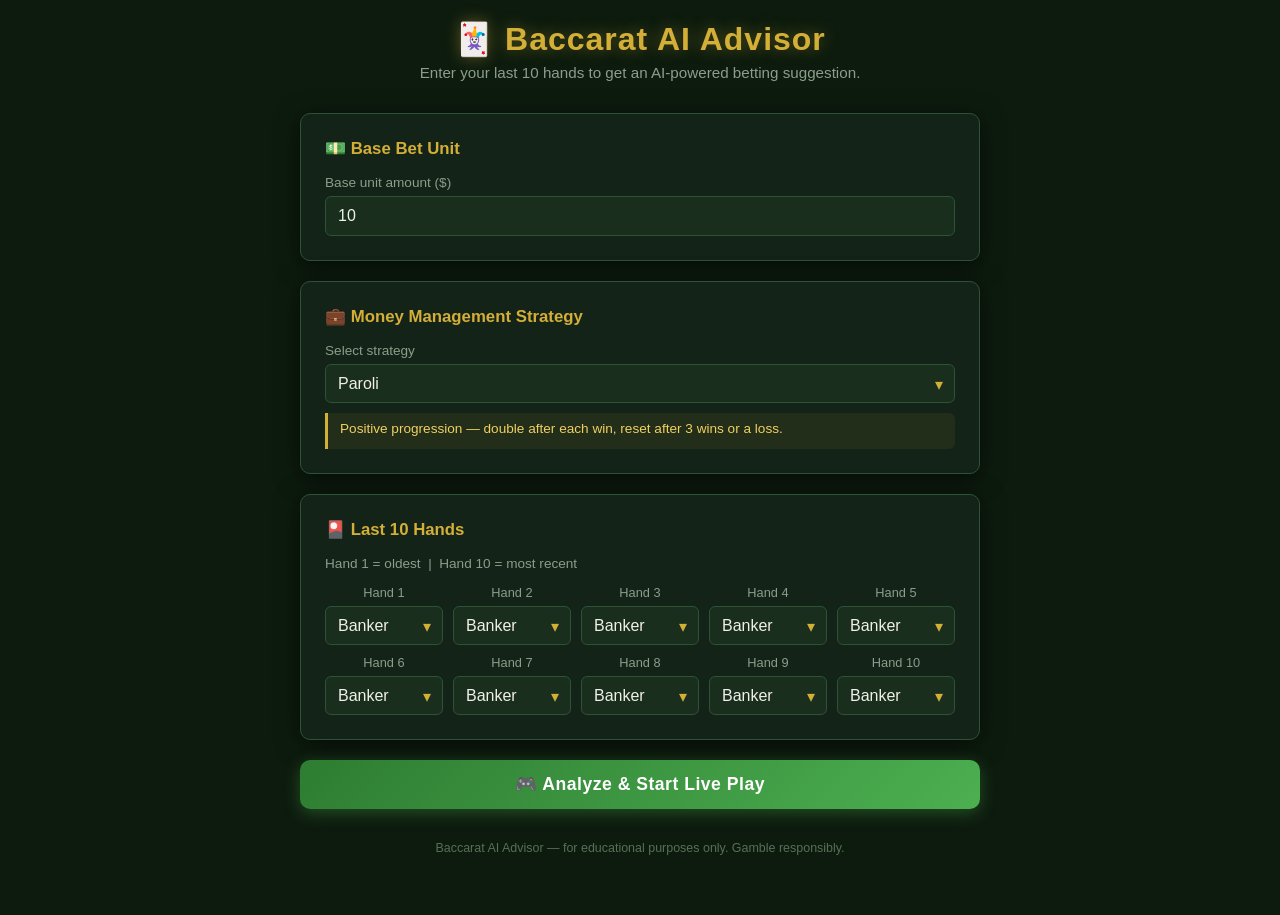
==== commit 9cc03292: "Merge pull request #3 from fhatani23/copilot/add-live-play-mode Add Live Play Mode: hand-by-hand pre" ====
--- a/index.html
+++ b/index.html
@@ -63,12 +63,114 @@
           <div class="strategy-description" id="strategyDescription"></div>
         </div>
 
-        <!-- Hand Inputs — Tap to select -->
+        <!-- Hand Inputs -->
         <div class="card">
           <h2>🎴 Last 10 Hands</h2>
-          <p class="hand-hint">Tap B / P / T for each hand — oldest first</p>
-          <div class="hand-strip" id="handStrip">
-            <!-- Generated by app.js on DOMContentLoaded -->
+          <p style="color: var(--text-muted); font-size: 0.85rem; margin-bottom: 14px;">
+            Hand 1 = oldest &nbsp;|&nbsp; Hand 10 = most recent
+          </p>
+          <div class="hand-grid">
+            <!-- Hands 1–10 -->
+            <div class="hand-item">
+              <label for="hand1">Hand 1</label>
+              <div class="select-wrapper">
+                <select id="hand1">
+                  <option value="B">Banker</option>
+                  <option value="P">Player</option>
+                  <option value="T">Tie</option>
+                </select>
+              </div>
+            </div>
+            <div class="hand-item">
+              <label for="hand2">Hand 2</label>
+              <div class="select-wrapper">
+                <select id="hand2">
+                  <option value="B">Banker</option>
+                  <option value="P">Player</option>
+                  <option value="T">Tie</option>
+                </select>
+              </div>
+            </div>
+            <div class="hand-item">
+              <label for="hand3">Hand 3</label>
+              <div class="select-wrapper">
+                <select id="hand3">
+                  <option value="B">Banker</option>
+                  <option value="P">Player</option>
+                  <option value="T">Tie</option>
+                </select>
+              </div>
+            </div>
+            <div class="hand-item">
+              <label for="hand4">Hand 4</label>
+              <div class="select-wrapper">
+                <select id="hand4">
+                  <option value="B">Banker</option>
+                  <option value="P">Player</option>
+                  <option value="T">Tie</option>
+                </select>
+              </div>
+            </div>
+            <div class="hand-item">
+              <label for="hand5">Hand 5</label>
+              <div class="select-wrapper">
+                <select id="hand5">
+                  <option value="B">Banker</option>
+                  <option value="P">Player</option>
+                  <option value="T">Tie</option>
+                </select>
+              </div>
+            </div>
+            <div class="hand-item">
+              <label for="hand6">Hand 6</label>
+              <div class="select-wrapper">
+                <select id="hand6">
+                  <option value="B">Banker</option>
+                  <option value="P">Player</option>
+                  <option value="T">Tie</option>
+                </select>
+              </div>
+            </div>
+            <div class="hand-item">
+              <label for="hand7">Hand 7</label>
+              <div class="select-wrapper">
+                <select id="hand7">
+                  <option value="B">Banker</option>
+                  <option value="P">Player</option>
+                  <option value="T">Tie</option>
+                </select>
+              </div>
+            </div>
+            <div class="hand-item">
+              <label for="hand8">Hand 8</label>
+              <div class="select-wrapper">
+                <select id="hand8">
+                  <option value="B">Banker</option>
+                  <option value="P">Player</option>
+                  <option value="T">Tie</option>
+                </select>
+              </div>
+            </div>
+            <div class="hand-item">
+              <label for="hand9">Hand 9</label>
+              <div class="select-wrapper">
+                <select id="hand9">
+                  <option value="B">Banker</option>
+                  <option value="P">Player</option>
+                  <option value="T">Tie</option>
+                </select>
+              </div>
+            </div>
+            <div class="hand-item">
+              <label for="hand10">Hand 10</label>
+              <div class="select-wrapper">
+                <select id="hand10">
+                  <option value="B">Banker</option>
+                  <option value="P">Player</option>
+                  <option value="T">Tie</option>
+                </select>
+              </div>
+            </div>
           </div>
         </div>
 
--- a/style.css
+++ b/style.css
@@ -173,101 +173,6 @@
   font-size: 0.8rem;
 }
 
-/* ── Hand Strip (tap-button input) ── */
-
-.hand-hint {
-  color: var(--text-muted);
-  font-size: 0.85rem;
-  margin-bottom: 14px;
-}
-
-.hand-strip {
-  display: flex;
-  flex-direction: column;
-  gap: 8px;
-}
-
-.hand-row {
-  display: flex;
-  align-items: center;
-  gap: 10px;
-  padding: 8px 10px;
-  border-radius: 8px;
-  border: 1px solid transparent;
-  transition: border-color 0.2s, background 0.2s;
-}
-
-/* Next hand to fill — subtle gold glow */
-.hand-row.current {
-  border-color: var(--gold);
-  background: rgba(212, 175, 55, 0.06);
-}
-
-/* Already filled */
-.hand-row.filled {
-  border-color: rgba(255,255,255,0.08);
-}
-
-.hand-label {
-  width: 54px;
-  font-size: 0.82rem;
-  color: var(--text-muted);
-  flex-shrink: 0;
-}
-
-.hand-btns {
-  display: flex;
-  gap: 8px;
-  flex: 1;
-}
-
-.hand-btn {
-  flex: 1;
-  padding: 10px 0;
-  border-radius: 8px;
-  font-size: 1rem;
-  font-weight: 700;
-  border: 2px solid transparent;
-  background: rgba(255,255,255,0.05);
-  color: var(--text-muted);
-  cursor: pointer;
-  transition: all 0.15s ease;
-  letter-spacing: 0.5px;
-}
-
-.hand-btn:hover {
-  background: rgba(255,255,255,0.1);
-  color: #fff;
-}
-
-/* Active (selected) states */
-.hand-btn.banker-btn.active {
-  background: rgba(212, 175, 55, 0.2);
-  border-color: var(--gold);
-  color: var(--gold);
-}
-
-.hand-btn.player-btn.active {
-  background: rgba(231, 76, 60, 0.2);
-  border-color: #e74c3c;
-  color: #e74c3c;
-}
-
-.hand-btn.tie-btn.active {
-  background: rgba(160, 160, 160, 0.2);
-  border-color: #aaa;
-  color: #ccc;
-}
-
-/* Override result-btn colour styles for hand-strip buttons (default = muted) */
-.hand-btn.banker-btn,
-.hand-btn.player-btn,
-.hand-btn.tie-btn {
-  background: rgba(255,255,255,0.05);
-  border-color: transparent;
-  color: var(--text-muted);
-}
-
 /* --------------------------------------------------------------------------
    Analyze Button
    -------------------------------------------------------------------------- */
@@ -296,15 +201,6 @@
   transform: translateY(0);
 }
 
-/* Disabled state — shown while hands are being selected */
-.btn-analyze:disabled {
-  opacity: 0.5;
-  cursor: not-allowed;
-  background: linear-gradient(135deg, #555, #333);
-  transform: none;
-  box-shadow: none;
-}
-
 /* --------------------------------------------------------------------------
    Results Panel
    -------------------------------------------------------------------------- */
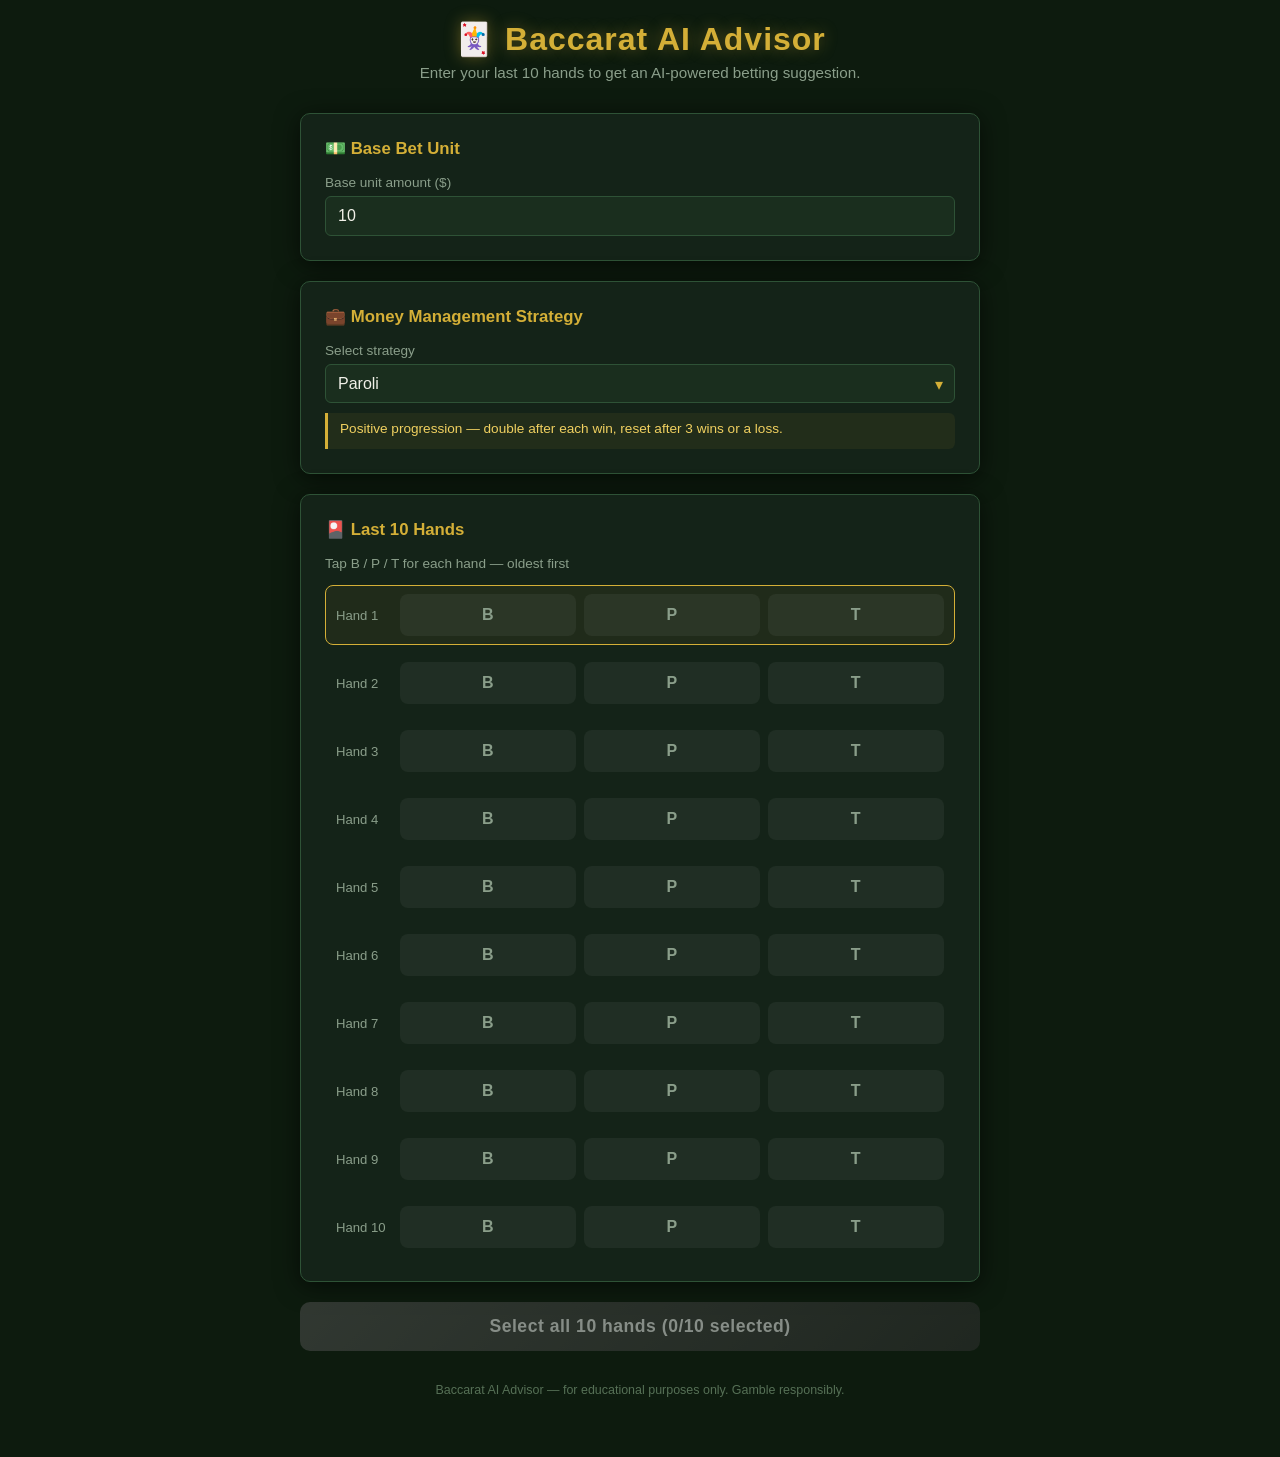
==== commit 285b37d0: "Merge pull request #10 from fhatani23/copilot/replace-dropdowns-with-tap-buttons Replace hand-entry " ====
--- a/index.html
+++ b/index.html
@@ -63,114 +63,12 @@
           <div class="strategy-description" id="strategyDescription"></div>
         </div>
 
-        <!-- Hand Inputs -->
+        <!-- Hand Inputs — Tap to select -->
         <div class="card">
           <h2>🎴 Last 10 Hands</h2>
-          <p style="color: var(--text-muted); font-size: 0.85rem; margin-bottom: 14px;">
-            Hand 1 = oldest &nbsp;|&nbsp; Hand 10 = most recent
-          </p>
-          <div class="hand-grid">
-            <!-- Hands 1–10 -->
-            <div class="hand-item">
-              <label for="hand1">Hand 1</label>
-              <div class="select-wrapper">
-                <select id="hand1">
-                  <option value="B">Banker</option>
-                  <option value="P">Player</option>
-                  <option value="T">Tie</option>
-                </select>
-              </div>
-            </div>
-            <div class="hand-item">
-              <label for="hand2">Hand 2</label>
-              <div class="select-wrapper">
-                <select id="hand2">
-                  <option value="B">Banker</option>
-                  <option value="P">Player</option>
-                  <option value="T">Tie</option>
-                </select>
-              </div>
-            </div>
-            <div class="hand-item">
-              <label for="hand3">Hand 3</label>
-              <div class="select-wrapper">
-                <select id="hand3">
-                  <option value="B">Banker</option>
-                  <option value="P">Player</option>
-                  <option value="T">Tie</option>
-                </select>
-              </div>
-            </div>
-            <div class="hand-item">
-              <label for="hand4">Hand 4</label>
-              <div class="select-wrapper">
-                <select id="hand4">
-                  <option value="B">Banker</option>
-                  <option value="P">Player</option>
-                  <option value="T">Tie</option>
-                </select>
-              </div>
-            </div>
-            <div class="hand-item">
-              <label for="hand5">Hand 5</label>
-              <div class="select-wrapper">
-                <select id="hand5">
-                  <option value="B">Banker</option>
-                  <option value="P">Player</option>
-                  <option value="T">Tie</option>
-                </select>
-              </div>
-            </div>
-            <div class="hand-item">
-              <label for="hand6">Hand 6</label>
-              <div class="select-wrapper">
-                <select id="hand6">
-                  <option value="B">Banker</option>
-                  <option value="P">Player</option>
-                  <option value="T">Tie</option>
-                </select>
-              </div>
-            </div>
-            <div class="hand-item">
-              <label for="hand7">Hand 7</label>
-              <div class="select-wrapper">
-                <select id="hand7">
-                  <option value="B">Banker</option>
-                  <option value="P">Player</option>
-                  <option value="T">Tie</option>
-                </select>
-              </div>
-            </div>
-            <div class="hand-item">
-              <label for="hand8">Hand 8</label>
-              <div class="select-wrapper">
-                <select id="hand8">
-                  <option value="B">Banker</option>
-                  <option value="P">Player</option>
-                  <option value="T">Tie</option>
-                </select>
-              </div>
-            </div>
-            <div class="hand-item">
-              <label for="hand9">Hand 9</label>
-              <div class="select-wrapper">
-                <select id="hand9">
-                  <option value="B">Banker</option>
-                  <option value="P">Player</option>
-                  <option value="T">Tie</option>
-                </select>
-              </div>
-            </div>
-            <div class="hand-item">
-              <label for="hand10">Hand 10</label>
-              <div class="select-wrapper">
-                <select id="hand10">
-                  <option value="B">Banker</option>
-                  <option value="P">Player</option>
-                  <option value="T">Tie</option>
-                </select>
-              </div>
-            </div>
+          <p class="hand-hint">Tap B / P / T for each hand — oldest first</p>
+          <div class="hand-strip" id="handStrip">
+            <!-- Generated by app.js on DOMContentLoaded -->
           </div>
         </div>
 
--- a/style.css
+++ b/style.css
@@ -173,6 +173,101 @@
   font-size: 0.8rem;
 }
 
+/* ── Hand Strip (tap-button input) ── */
+
+.hand-hint {
+  color: var(--text-muted);
+  font-size: 0.85rem;
+  margin-bottom: 14px;
+}
+
+.hand-strip {
+  display: flex;
+  flex-direction: column;
+  gap: 8px;
+}
+
+.hand-row {
+  display: flex;
+  align-items: center;
+  gap: 10px;
+  padding: 8px 10px;
+  border-radius: 8px;
+  border: 1px solid transparent;
+  transition: border-color 0.2s, background 0.2s;
+}
+
+/* Next hand to fill — subtle gold glow */
+.hand-row.current {
+  border-color: var(--gold);
+  background: rgba(212, 175, 55, 0.06);
+}
+
+/* Already filled */
+.hand-row.filled {
+  border-color: rgba(255,255,255,0.08);
+}
+
+.hand-label {
+  width: 54px;
+  font-size: 0.82rem;
+  color: var(--text-muted);
+  flex-shrink: 0;
+}
+
+.hand-btns {
+  display: flex;
+  gap: 8px;
+  flex: 1;
+}
+
+.hand-btn {
+  flex: 1;
+  padding: 10px 0;
+  border-radius: 8px;
+  font-size: 1rem;
+  font-weight: 700;
+  border: 2px solid transparent;
+  background: rgba(255,255,255,0.05);
+  color: var(--text-muted);
+  cursor: pointer;
+  transition: all 0.15s ease;
+  letter-spacing: 0.5px;
+}
+
+.hand-btn:hover {
+  background: rgba(255,255,255,0.1);
+  color: #fff;
+}
+
+/* Active (selected) states */
+.hand-btn.banker-btn.active {
+  background: rgba(212, 175, 55, 0.2);
+  border-color: var(--gold);
+  color: var(--gold);
+}
+
+.hand-btn.player-btn.active {
+  background: rgba(231, 76, 60, 0.2);
+  border-color: #e74c3c;
+  color: #e74c3c;
+}
+
+.hand-btn.tie-btn.active {
+  background: rgba(160, 160, 160, 0.2);
+  border-color: #aaa;
+  color: #ccc;
+}
+
+/* Override result-btn colour styles for hand-strip buttons (default = muted) */
+.hand-btn.banker-btn,
+.hand-btn.player-btn,
+.hand-btn.tie-btn {
+  background: rgba(255,255,255,0.05);
+  border-color: transparent;
+  color: var(--text-muted);
+}
+
 /* --------------------------------------------------------------------------
    Analyze Button
    -------------------------------------------------------------------------- */
@@ -201,6 +296,15 @@
   transform: translateY(0);
 }
 
+/* Disabled state — shown while hands are being selected */
+.btn-analyze:disabled {
+  opacity: 0.5;
+  cursor: not-allowed;
+  background: linear-gradient(135deg, #555, #333);
+  transform: none;
+  box-shadow: none;
+}
+
 /* --------------------------------------------------------------------------
    Results Panel
    -------------------------------------------------------------------------- */
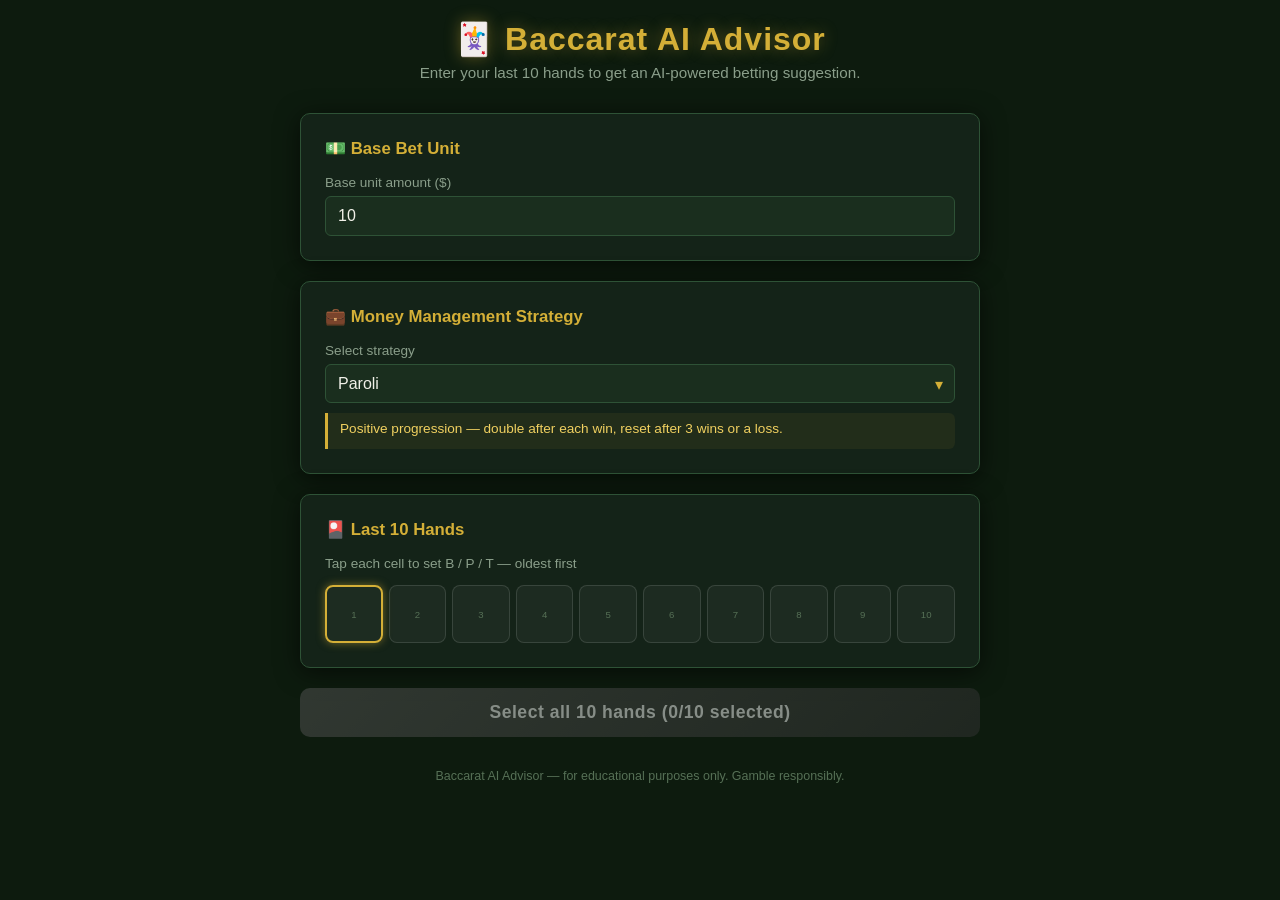
==== commit 107f4b24: "Replace hand strip with Big Road grid (tap-to-cycle B/P/T cells) Co-authored-by: fhatani23 <3259605+" ====
--- a/index.html
+++ b/index.html
@@ -66,8 +66,8 @@
         <!-- Hand Inputs — Tap to select -->
         <div class="card">
           <h2>🎴 Last 10 Hands</h2>
-          <p class="hand-hint">Tap B / P / T for each hand — oldest first</p>
-          <div class="hand-strip" id="handStrip">
+          <p class="hand-hint">Tap each cell to set B / P / T — oldest first</p>
+          <div id="handStrip">
             <!-- Generated by app.js on DOMContentLoaded -->
           </div>
         </div>
--- a/style.css
+++ b/style.css
@@ -173,7 +173,7 @@
   font-size: 0.8rem;
 }
 
-/* ── Hand Strip (tap-button input) ── */
+/* ── Big Road Grid (tap-to-cycle hand input) ── */
 
 .hand-hint {
   color: var(--text-muted);
@@ -181,91 +181,78 @@
   margin-bottom: 14px;
 }
 
-.hand-strip {
+.big-road-grid {
+  display: grid;
+  grid-template-columns: repeat(10, 1fr);
+  gap: 6px;
+}
+
+@media (max-width: 480px) {
+  .big-road-grid {
+    grid-template-columns: repeat(5, 1fr);
+  }
+}
+
+.road-cell {
+  position: relative;
+  aspect-ratio: 1;
+  min-height: 44px;
   display: flex;
   flex-direction: column;
-  gap: 8px;
-}
-
-.hand-row {
-  display: flex;
   align-items: center;
-  gap: 10px;
-  padding: 8px 10px;
+  justify-content: center;
   border-radius: 8px;
-  border: 1px solid transparent;
-  transition: border-color 0.2s, background 0.2s;
-}
-
-/* Next hand to fill — subtle gold glow */
-.hand-row.current {
-  border-color: var(--gold);
-  background: rgba(212, 175, 55, 0.06);
-}
-
-/* Already filled */
-.hand-row.filled {
-  border-color: rgba(255,255,255,0.08);
-}
-
-.hand-label {
-  width: 54px;
-  font-size: 0.82rem;
-  color: var(--text-muted);
-  flex-shrink: 0;
-}
-
-.hand-btns {
-  display: flex;
-  gap: 8px;
-  flex: 1;
-}
-
-.hand-btn {
-  flex: 1;
-  padding: 10px 0;
-  border-radius: 8px;
-  font-size: 1rem;
+  border: 1px solid rgba(255,255,255,0.12);
+  background: rgba(255,255,255,0.04);
+  cursor: pointer;
+  transition: border-color 0.15s, background 0.15s, box-shadow 0.15s;
+  overflow: hidden;
+  user-select: none;
+}
+
+.road-cell:hover {
+  background: rgba(255,255,255,0.08);
+}
+
+/* Current (next to fill) — gold glow */
+.road-cell.current {
+  border: 2px solid var(--gold);
+  box-shadow: 0 0 8px rgba(212,175,55,0.5);
+}
+
+/* Filled states */
+.road-cell.banker {
+  background: #c62828;
+  border-color: #c62828;
+}
+
+.road-cell.player {
+  background: #1565c0;
+  border-color: #1565c0;
+}
+
+.road-cell.tie {
+  background: #2e7d32;
+  border-color: #2e7d32;
+}
+
+.cell-value {
+  font-size: 1.2rem;
   font-weight: 700;
-  border: 2px solid transparent;
-  background: rgba(255,255,255,0.05);
-  color: var(--text-muted);
-  cursor: pointer;
-  transition: all 0.15s ease;
-  letter-spacing: 0.5px;
-}
-
-.hand-btn:hover {
-  background: rgba(255,255,255,0.1);
   color: #fff;
-}
-
-/* Active (selected) states */
-.hand-btn.banker-btn.active {
-  background: rgba(212, 175, 55, 0.2);
-  border-color: var(--gold);
-  color: var(--gold);
-}
-
-.hand-btn.player-btn.active {
-  background: rgba(231, 76, 60, 0.2);
-  border-color: #e74c3c;
-  color: #e74c3c;
-}
-
-.hand-btn.tie-btn.active {
-  background: rgba(160, 160, 160, 0.2);
-  border-color: #aaa;
-  color: #ccc;
-}
-
-/* Override result-btn colour styles for hand-strip buttons (default = muted) */
-.hand-btn.banker-btn,
-.hand-btn.player-btn,
-.hand-btn.tie-btn {
-  background: rgba(255,255,255,0.05);
-  border-color: transparent;
-  color: var(--text-muted);
+  line-height: 1;
+}
+
+.cell-num {
+  font-size: 0.6rem;
+  color: rgba(255,255,255,0.55);
+  margin-top: 2px;
+  line-height: 1;
+}
+
+/* When empty, mute the number */
+.road-cell:not(.banker):not(.player):not(.tie) .cell-num {
+  color: var(--text-dim, rgba(255,255,255,0.3));
 }
 
 /* --------------------------------------------------------------------------
@@ -552,6 +539,20 @@
   font-weight: 700;
 }
 
+/* Dynamic bet label variants (replaces the hardcoded .bet-banker in the prediction card) */
+.pred-bet-value {
+  font-size: 1.05rem;
+  font-weight: 700;
+}
+
+.pred-bet-value.banker {
+  color: #c9a84c;   /* gold for Banker */
+}
+
+.pred-bet-value.player {
+  color: #e74c3c;   /* red for Player */
+}
+
 .pred-pattern {
   color: var(--gold-light);
   font-size: 0.88rem;
@@ -581,6 +582,17 @@
   background: rgba(0, 0, 0, 0.2);
   padding: 10px 12px;
   border-radius: 6px;
+}
+
+.skip-bet-advisory {
+  margin-top: 10px;
+  font-size: 0.85rem;
+  font-weight: 600;
+  color: #ff9800;
+  background: rgba(255, 152, 0, 0.1);
+  border-left: 3px solid #ff9800;
+  padding: 8px 12px;
+  border-radius: 0 6px 6px 0;
 }
 
 /* --------------------------------------------------------------------------
